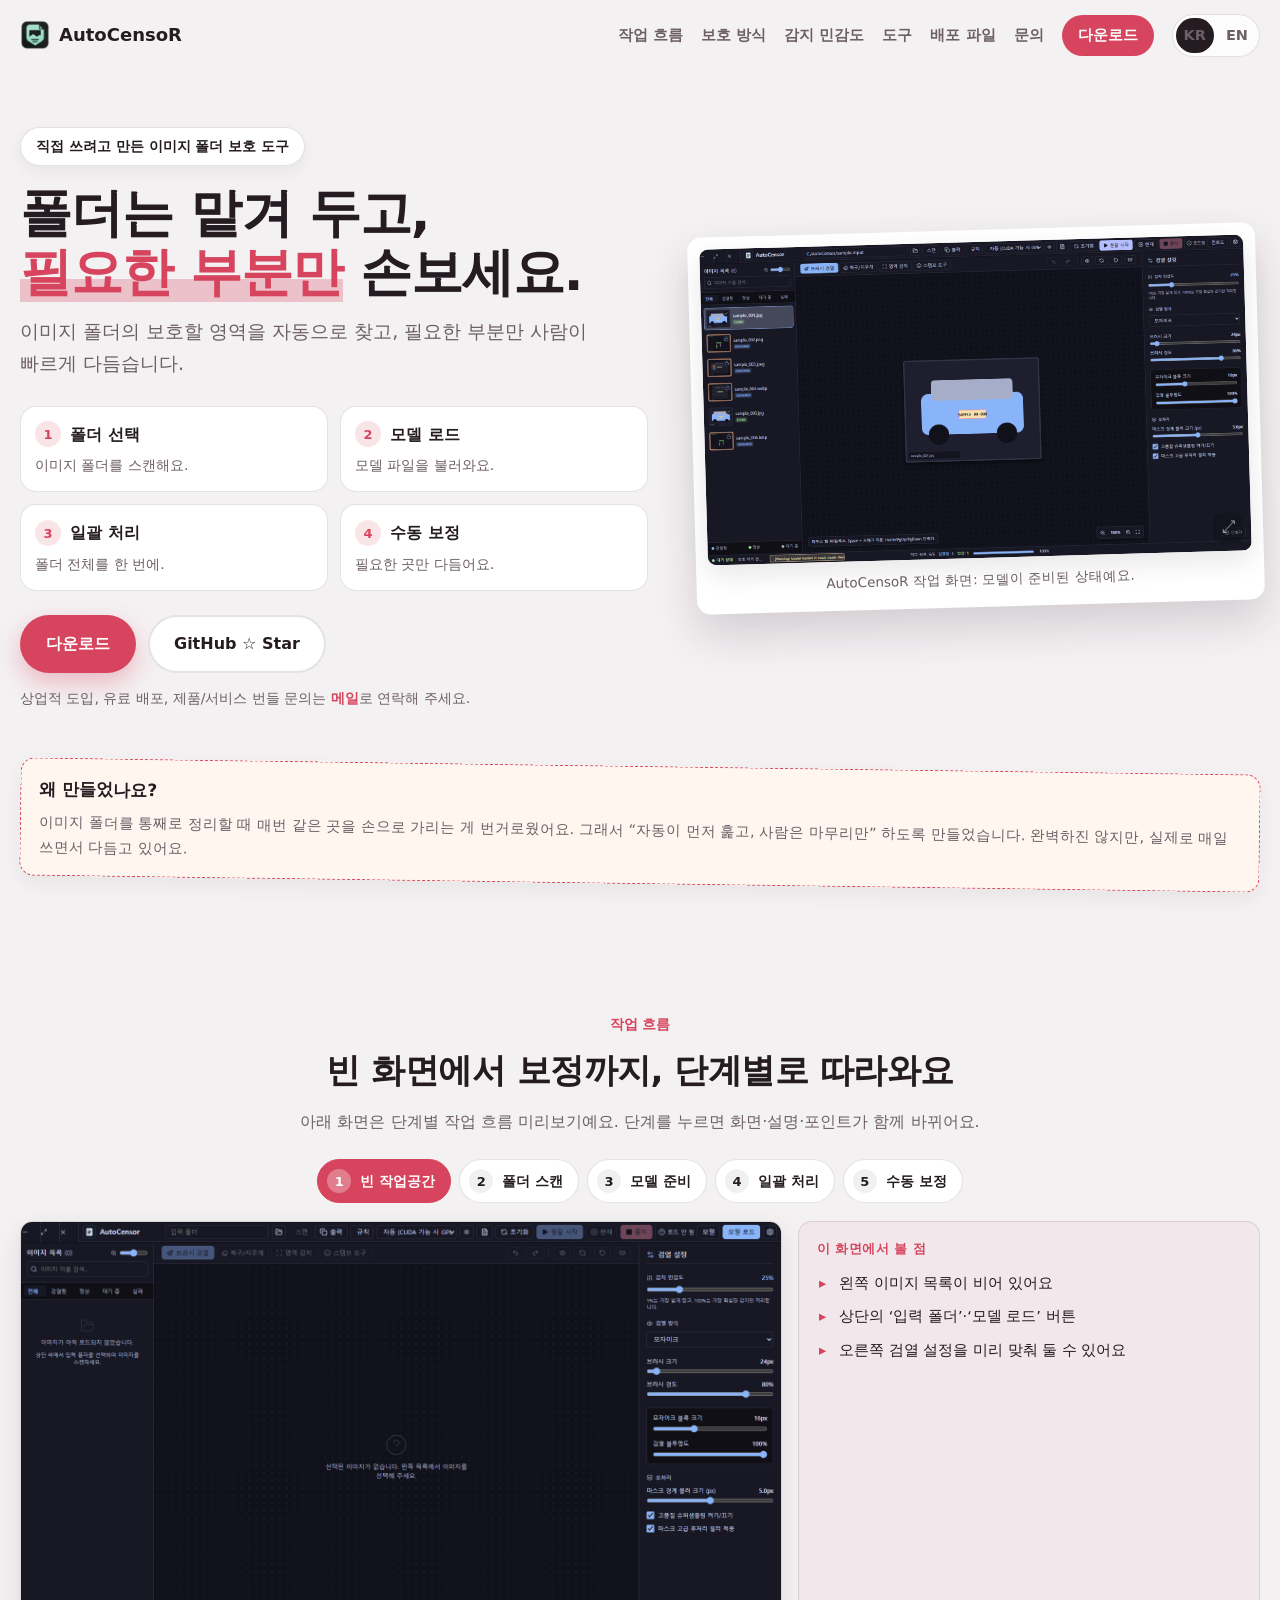
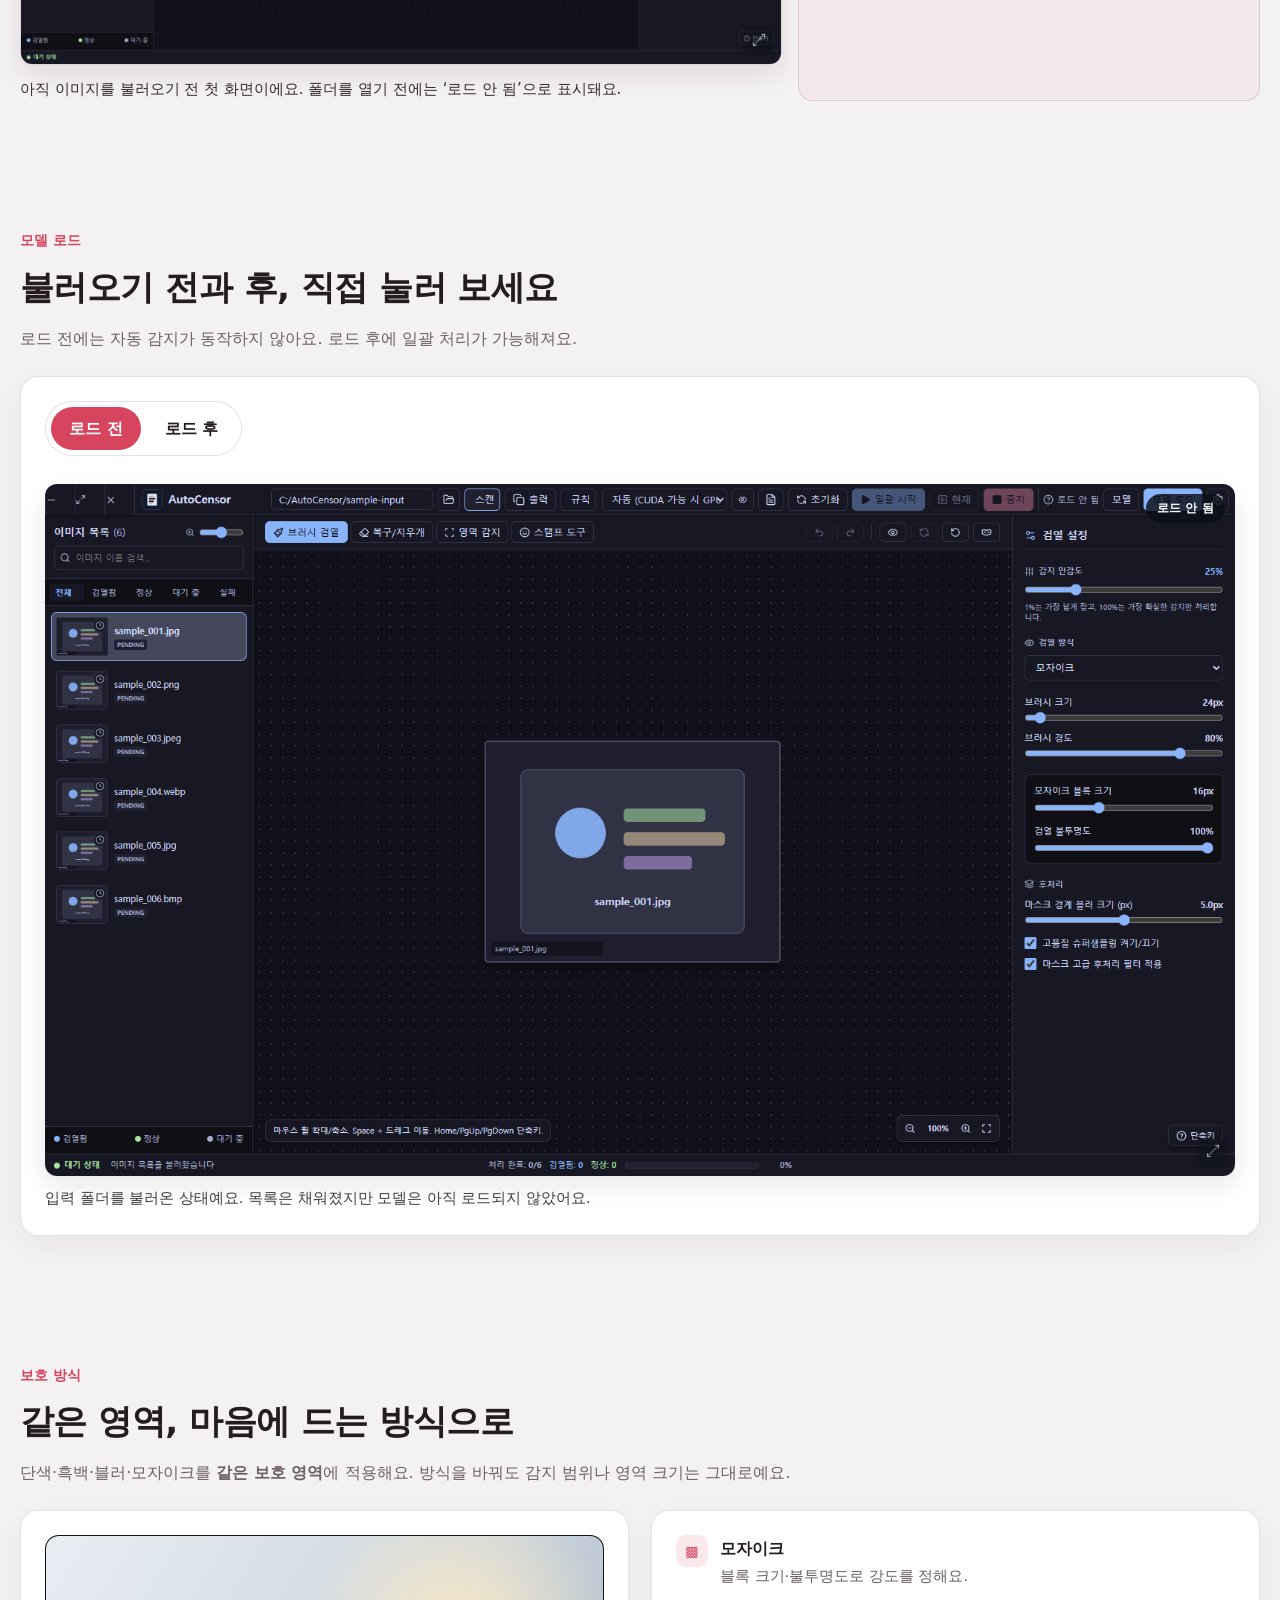
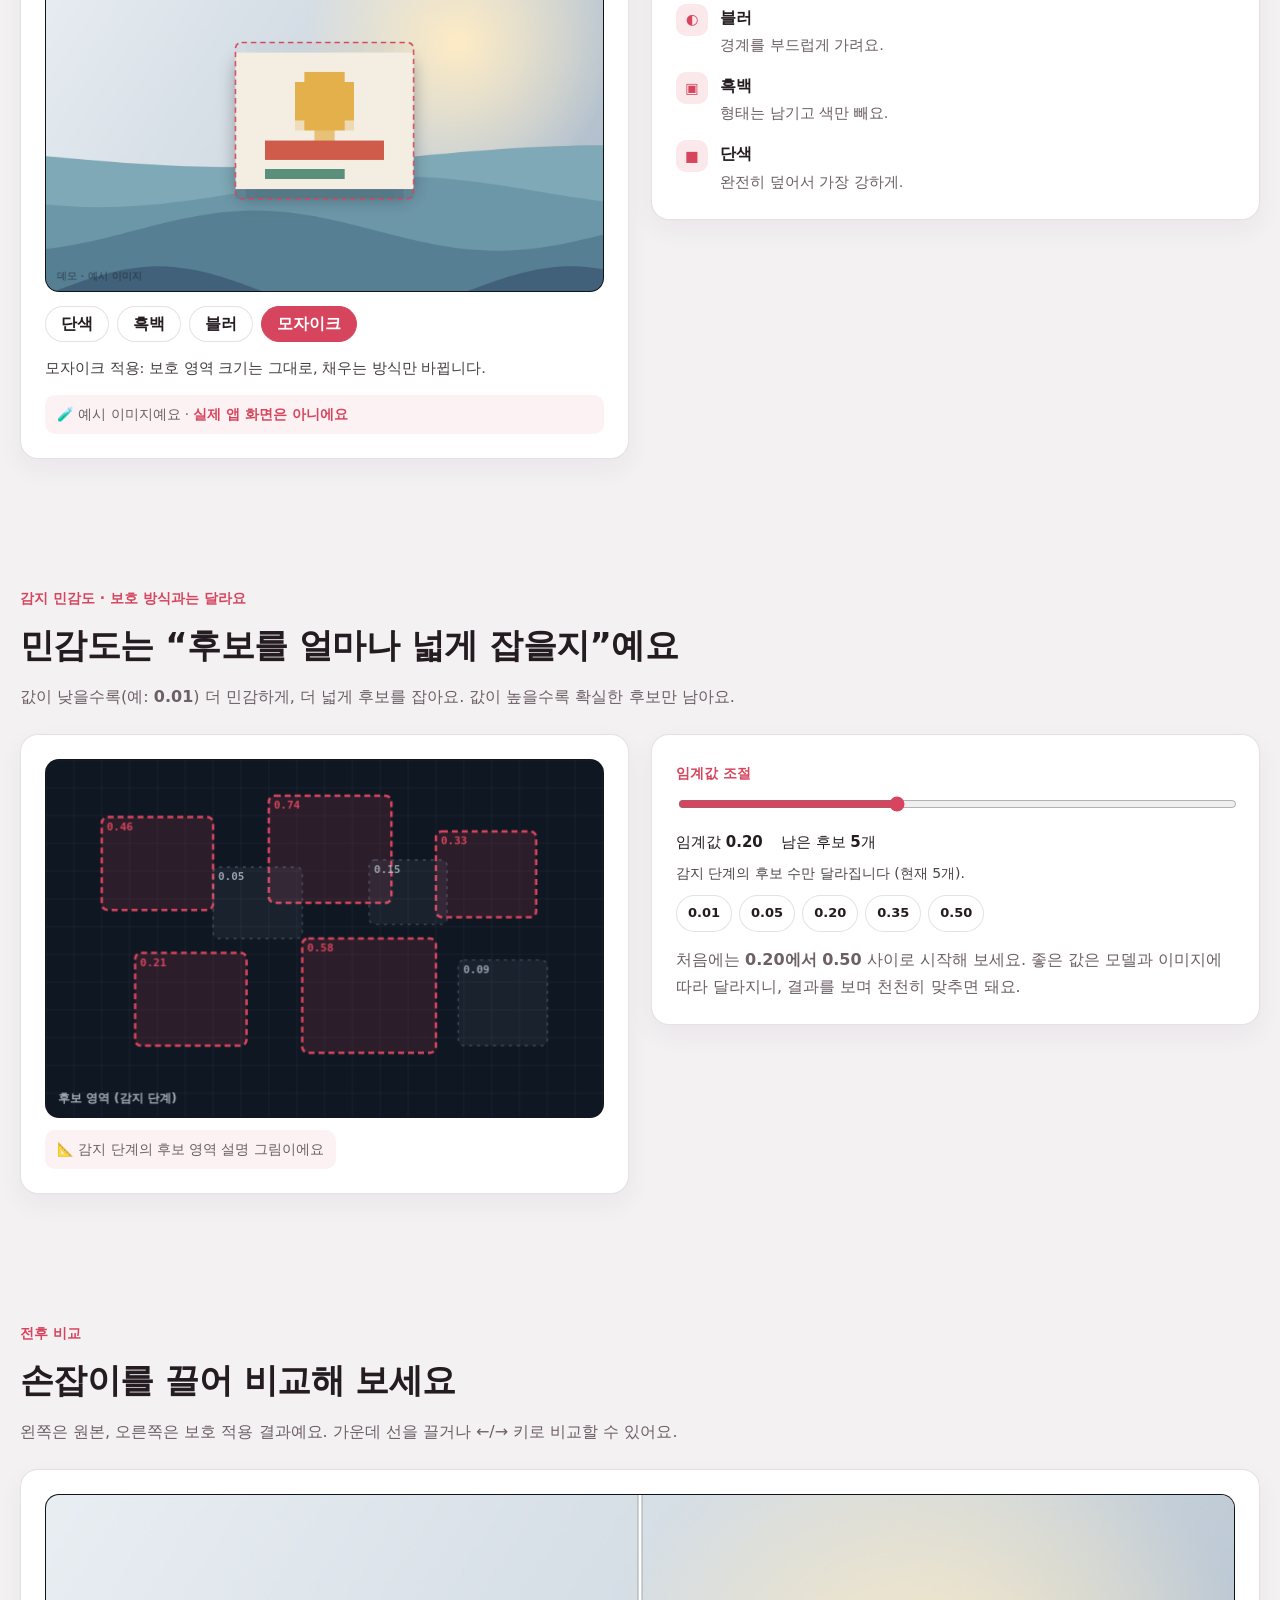
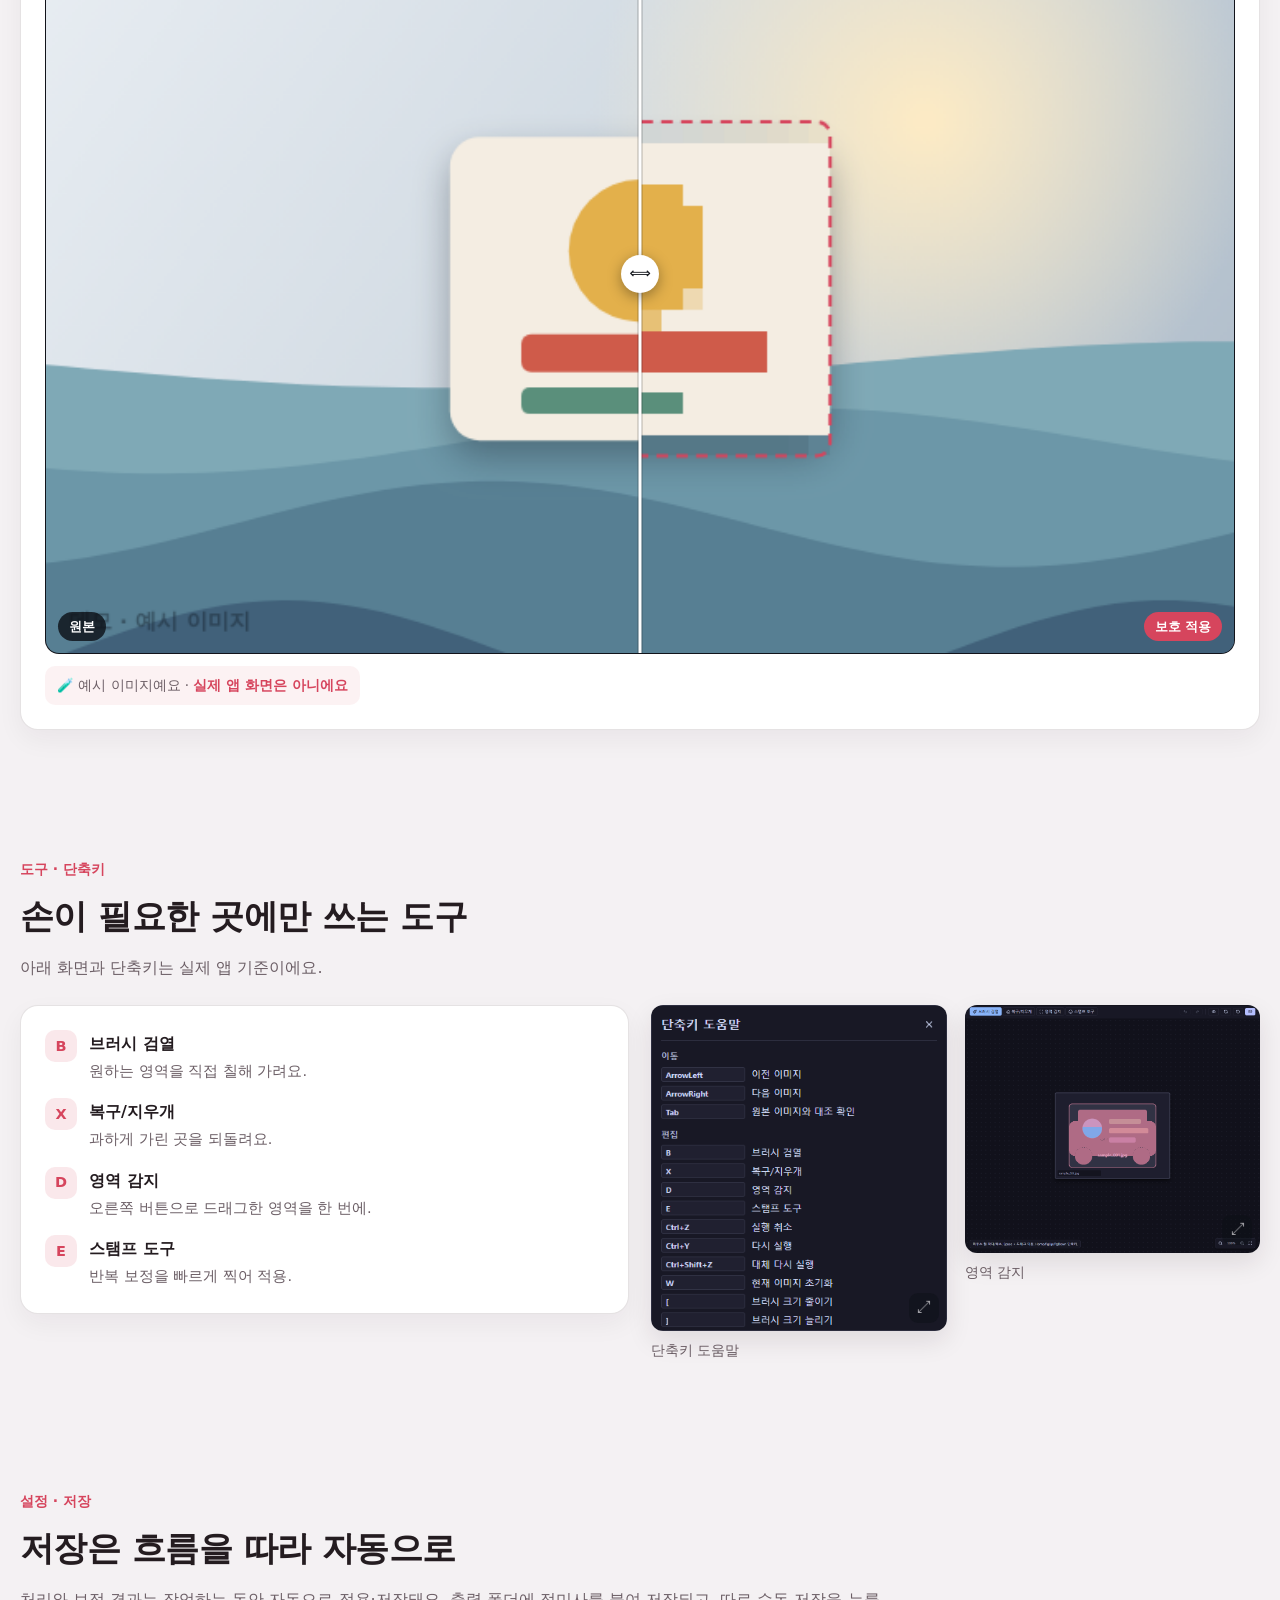
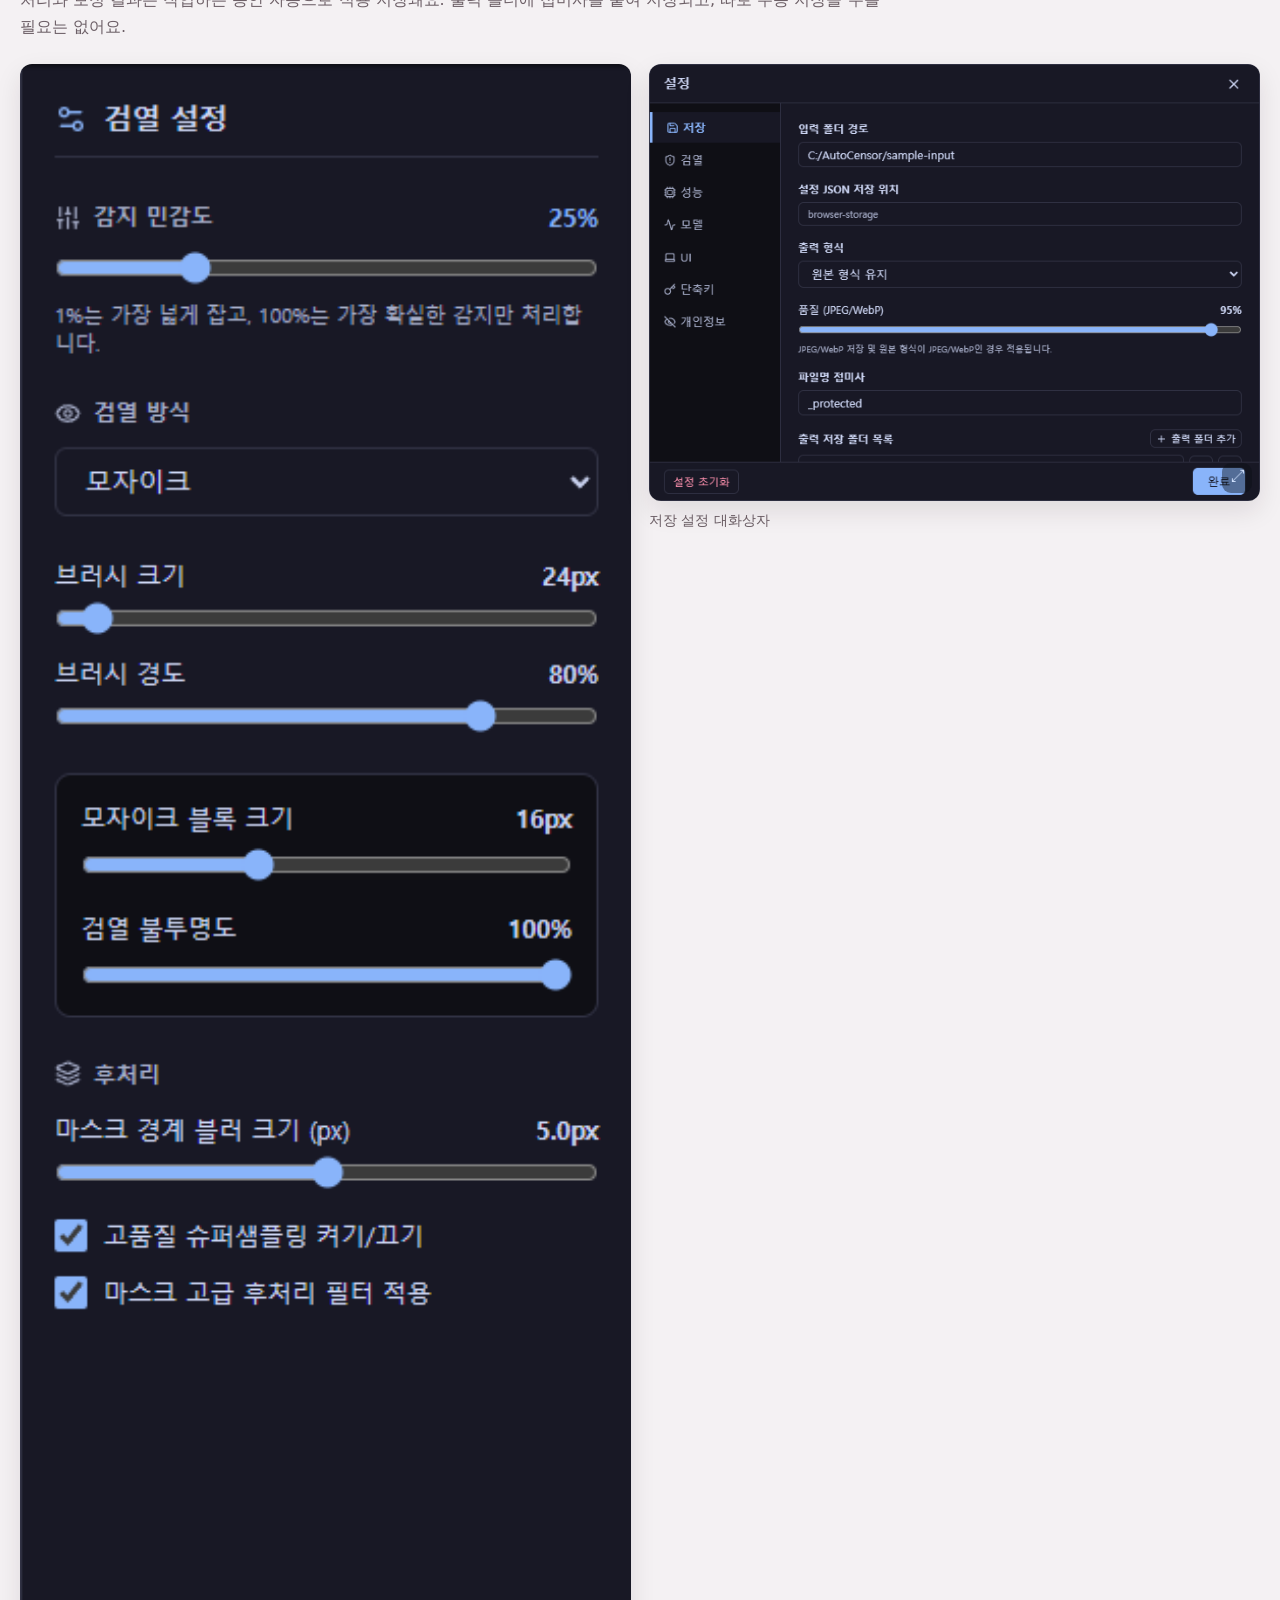
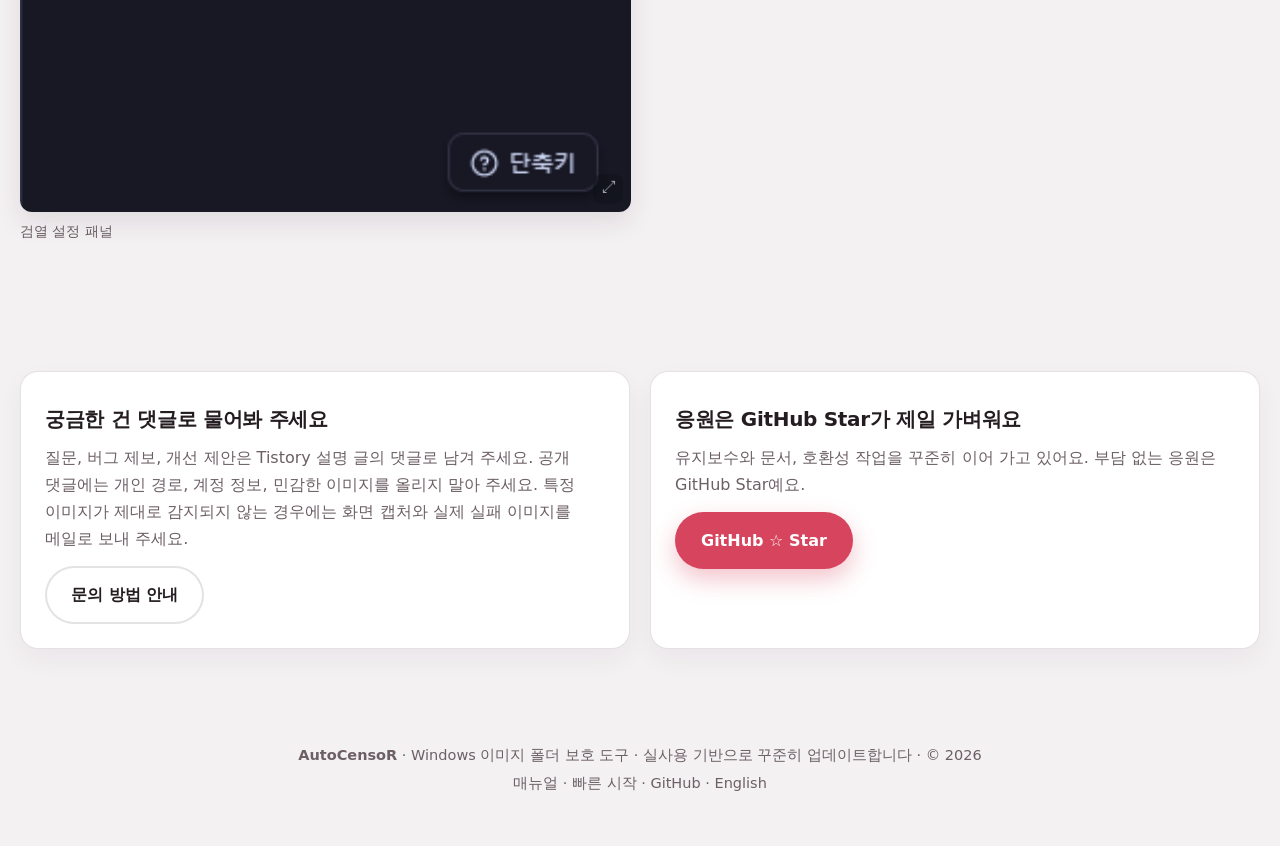
==== index.html @ ad27ae19 "Publish AutoCensoR static site" ====
<!DOCTYPE html>
<html lang="ko">
<head>
  <meta charset="utf-8">
  <title>AutoCensoR · 이미지 폴더 보호 자동화 (Windows)</title>
  <meta name="viewport" content="width=device-width, initial-scale=1">
  <meta name="description" content="AutoCensoR는 이미지 폴더의 보호할 영역을 자동으로 찾고, 필요한 부분만 사람이 빠르게 다듬는 Windows 앱입니다.">
  <link rel="icon" type="image/png" href="assets/app-icon.png">
  <link rel="stylesheet" href="style.css">
</head>
<body>
  <header class="hr-head">
    <div class="ac-shell hr-head__in">
      <a class="hr-brand" href="#top"><span class="hr-brand__a" aria-hidden="true"><img src="assets/app-icon.png" alt="" width="30" height="30"></span>AutoCensoR</a>
      <button data-ac-nav-toggle aria-expanded="false" aria-controls="hr-menu" aria-label="메뉴">메뉴</button>
      <nav id="hr-menu" class="hr-nav" data-ac-nav aria-label="주요 메뉴">
        <a href="#flow">작업 흐름</a>
        <a href="#styles">보호 방식</a>
        <a href="#sensitivity">감지 민감도</a>
        <a href="#tools">도구</a>
        <a href="downloads.html">배포 파일</a>
        <a href="support.html">문의</a>
        <a class="hr-nav__cta" data-ac-href="links.download" href="#" rel="noopener">다운로드</a>
        <span class="hr-lang" aria-label="Language">
          <a aria-current="page" href="index.html">KR</a>
          <a href="en/index.html">EN</a>
        </span>
      </nav>
    </div>
  </header>

  <main id="top">
    <!-- HERO -->
    <section class="hr-hero">
      <div class="ac-shell hr-hero__grid">
        <div>
          <span class="hr-greet">직접 쓰려고 만든 이미지 폴더 보호 도구</span>
          <h1 class="hr-h1">폴더는 맡겨 두고,<br><em class="hr-mark">필요한 부분만</em> 손보세요.</h1>
          <p class="hr-lede" data-ac-text="brand.tagline">
            AutoCensoR는 이미지 폴더의 보호할 영역을 자동으로 찾고, 필요한 부분만 사람이 빠르게 다듬습니다.
          </p>
          <div class="hr-cards">
            <div class="hr-mini"><b><span class="hr-mini__n">1</span> 폴더 선택</b><span>이미지 폴더를 스캔해요.</span></div>
            <div class="hr-mini"><b><span class="hr-mini__n">2</span> 모델 로드</b><span>모델 파일을 불러와요.</span></div>
            <div class="hr-mini"><b><span class="hr-mini__n">3</span> 일괄 처리</b><span>폴더 전체를 한 번에.</span></div>
            <div class="hr-mini"><b><span class="hr-mini__n">4</span> 수동 보정</b><span>필요한 곳만 다듬어요.</span></div>
          </div>
          <div class="hr-actions">
            <a class="hr-btn hr-btn--primary" data-ac-href="links.download" href="#" rel="noopener">다운로드</a>
            <a class="hr-btn hr-btn--ghost" data-ac-href="links.github" href="#" rel="noopener">GitHub ☆ Star</a>
          </div>
          <p class="hr-commercial">상업적 도입, 유료 배포, 제품/서비스 번들 문의는 <span class="hr-nowrap"><a data-ac-href="contact.commercialEmailLink" href="mailto:zeus30313@gmail.com">메일</a>로</span> 연락해 주세요.</p>
        </div>
        <figure class="hr-polaroid">
          <span class="ac-shot"><img src="assets/release-app.png" alt="AutoCensoR 작업 화면: 모델 준비 완료 상태"></span>
          <figcaption>AutoCensoR 작업 화면: 모델이 준비된 상태예요.</figcaption>
        </figure>
      </div>
    </section>

    <!-- WHY (personal note) -->
    <section class="hr-sec" id="why" style="padding-top:0">
      <div class="ac-shell">
        <div class="hr-note">
          <h3>왜 만들었나요?</h3>
          <p>이미지 폴더를 통째로 정리할 때 매번 같은 곳을 손으로 가리는 게 번거로웠어요. 그래서 “자동이 먼저 훑고, 사람은 마무리만” 하도록 만들었습니다. 완벽하진 않지만, 실제로 매일 쓰면서 다듬고 있어요.</p>
        </div>
      </div>
    </section>

    <!-- WORKFLOW -->
    <section class="hr-sec" id="flow">
      <div class="ac-shell">
        <div class="hr-sec__head" style="max-width:none;text-align:center;margin-inline:auto">
          <p class="hr-sec__kicker">작업 흐름</p>
          <h2 class="hr-sec__title">빈 화면에서 보정까지, 단계별로 따라와요</h2>
          <p class="hr-sec__sub" style="margin-inline:auto">아래 화면은 단계별 작업 흐름 미리보기예요. 단계를 누르면 화면·설명·포인트가 함께 바뀌어요.</p>
        </div>
        <div class="ac-flow" data-ac-workflow>
          <ol class="ac-flow__steps" role="tablist" aria-label="작업 흐름 단계">
            <li><button role="tab" data-ac-step="0" data-src="assets/state-empty.png" data-alt="앱 화면:빈 작업공간 화면" data-caption="아직 이미지를 불러오기 전 첫 화면이에요. 폴더를 열기 전에는 ‘로드 안 됨’으로 표시돼요." data-callouts="왼쪽 이미지 목록이 비어 있어요|상단의 ‘입력 폴더’·‘모델 로드’ 버튼|오른쪽 검열 설정을 미리 맞춰 둘 수 있어요"><span class="ac-flow__num">1</span>빈 작업공간</button></li>
            <li><button role="tab" data-ac-step="1" data-src="assets/state-scan.png" data-alt="앱 화면:폴더 스캔 후 대기 목록" data-caption="이미지가 목록에 채워지고 ‘대기 중’으로 표시돼요. 모델은 아직 준비 전이에요." data-callouts="왼쪽 목록에 파일이 채워져요|각 항목이 ‘대기 중(PENDING)’으로 표시돼요|상태 탭(전체·검열됨·정상·대기 중·실패)으로 추려 봐요"><span class="ac-flow__num">2</span>폴더 스캔</button></li>
            <li><button role="tab" data-ac-step="2" data-src="assets/state-ready.png" data-alt="앱 화면:모델 준비 완료" data-caption="모델 파일을 불러오면 자동 감지와 일괄 처리를 시작할 수 있어요." data-callouts="상단 상태가 ‘로드됨’으로 바뀌어요|모델 상태가 준비 완료로 바뀌어요|‘일괄 시작’(F5)으로 처리 시작"><span class="ac-flow__num">3</span>모델 준비</button></li>
            <li><button role="tab" data-ac-step="3" data-src="assets/state-processed.png" data-alt="앱 화면:일괄 처리 완료" data-caption="감지된 곳에 보호가 적용돼요. 화면의 예시는 테스트 이미지예요." data-callouts="감지된 영역에 보호가 적용돼요|하단에 처리 개수·소요 시간이 보여요|목록 항목이 ‘검열됨/정상’으로 바뀌어요"><span class="ac-flow__num">4</span>일괄 처리</button></li>
            <li><button role="tab" data-ac-step="4" data-src="assets/manual-correction.png" data-alt="앱 화면:영역 감지로 직접 보정" data-caption="필요한 부분만 직접 다듬어요. 결과는 자동으로 저장돼요." data-callouts="브러시 커서로 필요한 곳만 보정해요|영역 감지에서 오른쪽 버튼으로 드래그해 한 번에 보정해요|결과는 자동으로 저장돼요"><span class="ac-flow__num">5</span>수동 보정</button></li>
          </ol>
          <div class="ac-flow__main">
            <figure class="ac-flow__figure">
              <span class="ac-shot ac-shot--flow"><img data-ac-workflow-img alt=""></span>
              <figcaption data-ac-workflow-caption></figcaption>
            </figure>
            <aside class="ac-flow__detail" aria-live="polite">
              <p class="ac-flow__detail-kicker">이 화면에서 볼 점</p>
              <ul class="ac-flow__callouts" data-ac-workflow-callouts></ul>
            </aside>
          </div>
        </div>
      </div>
    </section>

    <!-- MODEL LOAD -->
    <section class="hr-sec" id="model">
      <div class="ac-shell">
        <div class="hr-sec__head">
          <p class="hr-sec__kicker">모델 로드</p>
          <h2 class="hr-sec__title">불러오기 전과 후, 직접 눌러 보세요</h2>
          <p class="hr-sec__sub">로드 전에는 자동 감지가 동작하지 않아요. 로드 후에 일괄 처리가 가능해져요.</p>
        </div>
        <div class="hr-card ac-modelload" data-ac-modelload>
          <div class="ac-modelload__tabs" role="group" aria-label="모델 로드 상태 전환">
            <button type="button" data-ac-mode="before" data-src="assets/state-scan.png"
              data-alt="앱 화면:입력 폴더를 불러왔지만 모델은 로드되지 않은 상태" data-caption="입력 폴더를 불러온 상태예요. 목록은 채워졌지만 모델은 아직 로드되지 않았어요." data-status="로드 안 됨">로드 전</button>
            <button type="button" data-ac-mode="after" data-src="assets/state-ready.png"
              data-alt="앱 화면:모델 준비 완료" data-caption="모델이 준비됐어요. 자동 감지와 일괄 처리를 시작할 수 있어요." data-status="준비 완료">로드 후</button>
          </div>
          <figure class="ac-modelload__figure" style="margin-top:14px">
            <span class="ac-shot"><img data-ac-modelload-img alt=""><span class="ac-shot__pill" data-ac-modelload-status></span></span>
            <figcaption data-ac-modelload-caption></figcaption>
          </figure>
        </div>
      </div>
    </section>

    <!-- STYLES -->
    <section class="hr-sec" id="styles">
      <div class="ac-shell">
        <div class="hr-sec__head">
          <p class="hr-sec__kicker">보호 방식</p>
          <h2 class="hr-sec__title">같은 영역, 마음에 드는 방식으로</h2>
          <p class="hr-sec__sub">단색·흑백·블러·모자이크를 <b>같은 보호 영역</b>에 적용해요. 방식을 바꿔도 감지 범위나 영역 크기는 그대로예요.</p>
        </div>
        <div class="hr-2">
          <div class="hr-card ac-styledemo" data-ac-style-demo>
            <div class="ac-styledemo__stage"><canvas class="ac-styledemo__canvas" data-ac-style-canvas width="720" height="460" aria-label="보호 방식 예시 이미지 (실제 앱 화면 아님)"></canvas></div>
            <div class="ac-styledemo__controls" role="group" aria-label="보호 방식 선택">
              <button type="button" data-ac-style="solid">단색</button>
              <button type="button" data-ac-style="grayscale">흑백</button>
              <button type="button" data-ac-style="blur">블러</button>
              <button type="button" data-ac-style="mosaic" aria-pressed="true">모자이크</button>
            </div>
            <p class="ac-styledemo__caption" data-ac-style-caption></p>
            <p class="hr-tip">🧪 예시 이미지예요 · <b>실제 앱 화면은 아니에요</b></p>
          </div>
          <div class="hr-card">
            <ul class="hr-feat">
              <li><span class="hr-ic">▩</span><div><b>모자이크</b><span>블록 크기·불투명도로 강도를 정해요.</span></div></li>
              <li><span class="hr-ic">◐</span><div><b>블러</b><span>경계를 부드럽게 가려요.</span></div></li>
              <li><span class="hr-ic">▣</span><div><b>흑백</b><span>형태는 남기고 색만 빼요.</span></div></li>
              <li><span class="hr-ic">■</span><div><b>단색</b><span>완전히 덮어서 가장 강하게.</span></div></li>
            </ul>
          </div>
        </div>
      </div>
    </section>

    <!-- SENSITIVITY -->
    <section class="hr-sec" id="sensitivity">
      <div class="ac-shell">
        <div class="hr-sec__head">
          <p class="hr-sec__kicker">감지 민감도 · 보호 방식과는 달라요</p>
          <h2 class="hr-sec__title">민감도는 “후보를 얼마나 넓게 잡을지”예요</h2>
          <p class="hr-sec__sub">값이 낮을수록(예: <b>0.01</b>) 더 민감하게, 더 넓게 후보를 잡아요. 값이 높을수록 확실한 후보만 남아요.</p>
        </div>
        <div class="hr-2 ac-sens" data-ac-sensitivity>
          <div class="hr-card">
            <div class="ac-sens__stage"><canvas class="ac-sens__canvas" data-ac-sens-canvas width="560" height="360" aria-label="감지 후보 영역 다이어그램 (설명용)"></canvas></div>
            <p class="hr-tip" style="margin-top:12px">📐 감지 단계의 후보 영역 설명 그림이에요</p>
          </div>
          <div class="hr-card">
            <label class="hr-sec__kicker" for="hr-sens">임계값 조절</label>
            <input id="hr-sens" type="range" min="1" max="50" step="1" value="20" data-ac-sens-range aria-label="감지 민감도 임계값" style="width:100%;margin-top:10px">
            <div class="ac-sens__readout"><span>임계값 <b data-ac-sens-value>0.20</b></span><span>남은 후보 <b data-ac-sens-count>0</b>개</span></div>
            <p class="ac-sens__note" data-ac-sens-note></p>
            <div class="ac-sens__chips" role="group" aria-label="임계값 예시">
              <button type="button" data-ac-sens="0.01">0.01</button>
              <button type="button" data-ac-sens="0.05">0.05</button>
              <button type="button" data-ac-sens="0.20">0.20</button>
              <button type="button" data-ac-sens="0.35">0.35</button>
              <button type="button" data-ac-sens="0.50">0.50</button>
            </div>
            <p class="hr-sec__sub" style="margin-top:14px">처음에는 <b>0.20에서 0.50</b> 사이로 시작해 보세요. 좋은 값은 모델과 이미지에 따라 달라지니, 결과를 보며 천천히 맞추면 돼요.</p>
          </div>
        </div>
      </div>
    </section>

    <!-- COMPARE -->
    <section class="hr-sec" id="compare">
      <div class="ac-shell">
        <div class="hr-sec__head">
          <p class="hr-sec__kicker">전후 비교</p>
          <h2 class="hr-sec__title">손잡이를 끌어 비교해 보세요</h2>
          <p class="hr-sec__sub">왼쪽은 원본, 오른쪽은 보호 적용 결과예요. 가운데 선을 끌거나 ←/→ 키로 비교할 수 있어요.</p>
        </div>
        <div class="hr-card">
          <div class="ac-compare" data-ac-compare="demo">
            <div class="ac-compare__layer ac-compare__before" data-ac-compare-before>
              <canvas data-ac-compare-canvas="before" width="720" height="460"></canvas>
              <span class="ac-compare__tag ac-compare__tag--a">원본</span>
            </div>
            <div class="ac-compare__layer ac-compare__after" data-ac-compare-after>
              <canvas data-ac-compare-canvas="after" width="720" height="460"></canvas>
              <span class="ac-compare__tag ac-compare__tag--b">보호 적용</span>
            </div>
            <div class="ac-compare__handle" data-ac-compare-handle></div>
          </div>
          <p class="hr-tip" style="margin-top:12px">🧪 예시 이미지예요 · <b>실제 앱 화면은 아니에요</b></p>
        </div>
      </div>
    </section>

    <!-- TOOLS -->
    <section class="hr-sec" id="tools">
      <div class="ac-shell">
        <div class="hr-sec__head">
          <p class="hr-sec__kicker">도구 · 단축키</p>
          <h2 class="hr-sec__title">손이 필요한 곳에만 쓰는 도구</h2>
          <p class="hr-sec__sub">아래 화면과 단축키는 실제 앱 기준이에요.</p>
        </div>
        <div class="hr-2">
          <div class="hr-card">
            <ul class="hr-feat">
              <li><span class="hr-ic">B</span><div><b>브러시 검열</b><span>원하는 영역을 직접 칠해 가려요.</span></div></li>
              <li><span class="hr-ic">X</span><div><b>복구/지우개</b><span>과하게 가린 곳을 되돌려요.</span></div></li>
              <li><span class="hr-ic">D</span><div><b>영역 감지</b><span>오른쪽 버튼으로 드래그한 영역을 한 번에.</span></div></li>
              <li><span class="hr-ic">E</span><div><b>스탬프 도구</b><span>반복 보정을 빠르게 찍어 적용.</span></div></li>
            </ul>
          </div>
          <div class="hr-figs">
            <figure><span class="ac-shot"><img src="assets/detail-shortcuts.png" alt="앱 화면:단축키 도움말 패널"></span><figcaption>단축키 도움말</figcaption></figure>
            <figure><span class="ac-shot"><img src="assets/detail-region-detect.png" alt="앱 화면:영역 감지로 보호한 모습"></span><figcaption>영역 감지</figcaption></figure>
          </div>
        </div>
      </div>
    </section>

    <!-- SETTINGS -->
    <section class="hr-sec" id="settings">
      <div class="ac-shell">
        <div class="hr-sec__head">
          <p class="hr-sec__kicker">설정 · 저장</p>
          <h2 class="hr-sec__title">저장은 흐름을 따라 자동으로</h2>
          <p class="hr-sec__sub">처리와 보정 결과는 작업하는 동안 자동으로 적용·저장돼요. 출력 폴더에 접미사를 붙여 저장되고, 따로 수동 저장을 누를 필요는 없어요.</p>
        </div>
        <div class="hr-figs">
          <figure><span class="ac-shot"><img src="assets/detail-settings-panel.png" alt="앱 화면:검열 설정 패널"></span><figcaption>검열 설정 패널</figcaption></figure>
          <figure><span class="ac-shot"><img src="assets/detail-settings-dialog.png" alt="앱 화면:설정 대화상자 저장 탭"></span><figcaption>저장 설정 대화상자</figcaption></figure>
        </div>
      </div>
    </section>

    <!-- CONTACT & SUPPORT -->
    <section class="hr-sec" id="support">
      <div class="ac-shell hr-support">
        <div class="hr-card">
          <h3 class="hr-sec__title" style="font-size:20px">궁금한 건 댓글로 물어봐 주세요</h3>
          <p class="hr-sec__sub">질문, 버그 제보, 개선 제안은 Tistory 설명 글의 댓글로 남겨 주세요. 공개 댓글에는 개인 경로, 계정 정보, 민감한 이미지를 올리지 말아 주세요. 특정 이미지가 제대로 감지되지 않는 경우에는 화면 캡처와 실제 실패 이미지를 메일로 보내 주세요.</p>
          <p class="hr-actions" style="margin-top:14px"><a class="hr-btn hr-btn--ghost" data-ac-href="links.feedback" href="support.html">문의 방법 안내</a></p>
        </div>
        <div class="hr-card">
          <h3 class="hr-sec__title" style="font-size:20px">응원은 GitHub Star가 제일 가벼워요</h3>
          <p class="hr-sec__sub" style="margin-bottom:14px">유지보수와 문서, 호환성 작업을 꾸준히 이어 가고 있어요. 부담 없는 응원은 GitHub Star예요.</p>
          <div class="hr-actions" style="margin-top:0">
            <a class="hr-btn hr-btn--primary" data-ac-href="support.githubStar" href="#" rel="noopener">GitHub ☆ Star</a>
            <a class="hr-btn hr-btn--ghost" data-ac-optional data-ac-href="support.sponsors" href="#" rel="noopener">GitHub Sponsors</a>
            <a class="hr-btn hr-btn--ghost" data-ac-optional data-ac-href="support.buyMeACoffee" href="#" rel="noopener">Buy Me a Coffee</a>
            <a class="hr-btn hr-btn--ghost" data-ac-optional data-ac-href="support.kofi" href="#" rel="noopener">Ko-fi</a>
          </div>
        </div>
      </div>
    </section>
  </main>

  <footer class="hr-foot">
    <div class="ac-shell">
      <p><b>AutoCensoR</b> · Windows 이미지 폴더 보호 도구 · 실사용 기반으로 꾸준히 업데이트합니다 · © <span data-ac-year>2026</span></p>
      <p style="margin-top:4px">
        <a data-ac-href="links.manual" href="#">매뉴얼</a> ·
        <a data-ac-href="links.quickstart" href="#">빠른 시작</a> ·
        <a data-ac-href="links.github" href="#" rel="noopener">GitHub</a> ·
        <a href="en/index.html">English</a>
      </p>
    </div>
  </footer>

  <script type="application/json" id="ac-site-data">{"brand":{"name":"AutoCensoR","platform":"Windows","tagline":"이미지 폴더의 보호할 영역을 자동으로 찾고, 필요한 부분만 사람이 빠르게 다듬습니다.","summary":"폴더 선택 → 모델 로드 → 일괄 처리 → 필요한 부분만 수동 보정."},"links":{"github":"https://github.com/JHKS24/AutoCensoR","download":"downloads.html","model":"https://github.com/JHKS24/AutoCensoR#model-placement","quickstart":"quickstart.html","manual":"tistory/AutoCensoR_Tistory_Manual_Full.html","guide":"guide.html","comparison":"comparison.html","feedback":"support.html","patchNotes":"patch-notes.html"},"downloads":{"source":"https://github.com/JHKS24/AutoCensoR/releases/latest/download/AutoCensoR-source.zip","full":"https://github.com/JHKS24/AutoCensoR/releases/latest/download/AutoCensoR-Full.zip","cpuOnly":"https://github.com/JHKS24/AutoCensoR/releases/latest/download/AutoCensoR-CPU_Only.zip","legacyPython":"https://github.com/JHKS24/AutoCensoR/releases/latest/download/AutoCensoR-Legacy-Python.zip"},"support":{"githubStar":"https://github.com/JHKS24/AutoCensoR","sponsors":"","buyMeACoffee":"","kofi":""},"contact":{"tistoryComments":true,"tistoryPostUrl":"tistory/AutoCensoR_Tistory_Manual_Full.html","email":"zeus30313@gmail.com","commercialEmail":"zeus30313@gmail.com","commercialEmailLink":"mailto:zeus30313@gmail.com?subject=AutoCensoR%20commercial%20use%20inquiry"},"meta":{"locale":"ko-KR","updated":"2026-06","hosting":"static site with Tistory comments"}}</script>
  <script src="script.js"></script>
</body>
</html>
---- style.css ----
/* =========================================================================
   AutoCensoR public site: structure, components, and interaction styling.
   ========================================================================= */

*, *::before, *::after { box-sizing: border-box; }
[hidden] { display: none !important; }
html { -webkit-text-size-adjust: 100%; scroll-behavior: smooth; }
@media (prefers-reduced-motion: reduce) {
  html { scroll-behavior: auto; }
  *, *::before, *::after { animation-duration: .001ms !important; transition-duration: .001ms !important; }
}
body { margin: 0; min-height: 100%; }
img, canvas, svg, video { max-width: 100%; }
img { height: auto; }
button { font: inherit; color: inherit; cursor: pointer; }
a { color: inherit; }
h1, h2, h3, h4, p, ul, ol, figure, blockquote { margin: 0; }
ul, ol { padding: 0; list-style: none; }
:focus-visible { outline: 3px solid var(--ac-focus, #ffb454); outline-offset: 2px; }

/* tokens (neutral fallbacks; skins set the real values) */
:root {
  --ac-accent: #2dd4bf;
  --ac-accent-ink: #07201d;
  --ac-focus: #ffb454;
  --ac-radius: 14px;
  --ac-maxw: 1140px;
  --ac-gap: clamp(16px, 3vw, 28px);
}

/* shared helpers */
.ac-sr-only {
  position: absolute !important; width: 1px; height: 1px; padding: 0; margin: -1px;
  overflow: hidden; clip: rect(0,0,0,0); white-space: nowrap; border: 0;
}
.ac-shell { width: min(100% - 40px, var(--ac-maxw)); margin-inline: auto; }
[data-ac-reveal] { opacity: 0; transform: translateY(18px); transition: opacity .6s ease, transform .6s ease; }
[data-ac-reveal].is-visible { opacity: 1; transform: none; }

/* generic screenshot frame ----------------------------------------------- */
.ac-shot { position: relative; display: block; border-radius: 12px; overflow: hidden; }
.ac-shot img { display: block; width: 100%; }
.ac-shot__pill {
  position: absolute; top: 10px; right: 10px; padding: 4px 11px; border-radius: 999px;
  font-size: 12px; font-weight: 700; letter-spacing: .01em;
  background: rgba(12,16,22,.82); color: #fff;
}
.ac-shot__pill[data-state="after"] { background: var(--ac-accent); color: var(--ac-accent-ink); }

/* protection-style preview */
.ac-styledemo { display: grid; gap: 14px; }
.ac-styledemo__stage {
  position: relative; border-radius: 12px; overflow: hidden;
  background: #0e131a; aspect-ratio: 720 / 460;
}
.ac-styledemo__canvas { display: block; width: 100%; height: 100%; }
.ac-styledemo__controls { display: flex; flex-wrap: wrap; gap: 8px; }
.ac-styledemo__controls button {
  padding: 9px 15px; border-radius: 999px; border: 1.5px solid currentColor;
  background: transparent; font-weight: 650; line-height: 1; transition: .15s ease;
}
.ac-styledemo__controls button.is-active {
  background: var(--ac-accent); color: var(--ac-accent-ink); border-color: var(--ac-accent);
}
.ac-styledemo__caption { font-size: 14.5px; opacity: .85; min-height: 1.4em; }

/* detection sensitivity */
.ac-sens { display: grid; gap: 16px; }
.ac-sens__stage { border-radius: 12px; overflow: hidden; aspect-ratio: 560 / 360; background: #0f1722; }
.ac-sens__canvas { display: block; width: 100%; height: 100%; }
.ac-sens__readout { display: flex; gap: 18px; flex-wrap: wrap; font-size: 15px; margin: 10px 0 6px; }
.ac-sens__readout b { font-variant-numeric: tabular-nums; }
.ac-sens input[type="range"] { width: 100%; accent-color: var(--ac-accent); }
.ac-sens__chips { display: flex; flex-wrap: wrap; gap: 7px; margin-top: 10px; }
.ac-sens__chips button {
  padding: 6px 11px; border-radius: 8px; border: 1.5px solid currentColor;
  background: transparent; font-weight: 600; font-size: 13px;
}
.ac-sens__chips button.is-active { background: var(--ac-accent); color: var(--ac-accent-ink); border-color: var(--ac-accent); }
.ac-sens__note { font-size: 14px; opacity: .82; min-height: 1.4em; }

/* before / after compare slider */
.ac-compare {
  position: relative; aspect-ratio: 720 / 460; border-radius: 12px; overflow: hidden;
  touch-action: none; user-select: none; -webkit-user-select: none; background: #0e131a;
  --ac-pos: 50%;
}
.ac-compare__layer { position: absolute; inset: 0; }
.ac-compare__layer canvas, .ac-compare__layer img {
  width: 100%; height: 100%; object-fit: cover; display: block;
}
.ac-compare__after { clip-path: inset(0 0 0 var(--ac-pos)); }
.ac-compare__tag {
  position: absolute; bottom: 12px; padding: 4px 11px; border-radius: 999px;
  font-size: 12.5px; font-weight: 700; background: rgba(12,16,22,.8); color: #fff;
}
.ac-compare__tag--a { left: 12px; }
.ac-compare__tag--b { right: 12px; background: var(--ac-accent); color: var(--ac-accent-ink); }
.ac-compare__handle {
  position: absolute; top: 0; bottom: 0; left: var(--ac-pos); width: 44px;
  transform: translateX(-50%); cursor: ew-resize; background: transparent;
  display: grid; place-items: center; border: 0;
}
.ac-compare__handle::before {
  content: ""; position: absolute; top: 0; bottom: 0; width: 3px; left: 50%;
  transform: translateX(-50%); background: #fff; box-shadow: 0 0 0 1px rgba(0,0,0,.25);
}
.ac-compare__handle::after {
  content: "⟺"; position: relative; z-index: 1; width: 38px; height: 38px;
  border-radius: 50%; background: #fff; color: #14171d; display: grid; place-items: center;
  font-size: 15px; box-shadow: 0 4px 14px rgba(0,0,0,.35);
}
.ac-compare.is-dragging { cursor: ew-resize; }

/* model-load toggle */
.ac-modelload { display: grid; gap: 14px; }
.ac-modelload__tabs { display: inline-flex; gap: 6px; padding: 5px; border-radius: 999px;
  border: 1.5px solid currentColor; width: max-content; }
.ac-modelload__tabs button {
  padding: 8px 18px; border-radius: 999px; border: 0; background: transparent; font-weight: 650;
}
.ac-modelload__tabs button.is-active { background: var(--ac-accent); color: var(--ac-accent-ink); }
.ac-modelload__figure { display: grid; gap: 10px; margin: 0; }
.ac-modelload__figure figcaption { font-size: 14.5px; opacity: .85; }

/* workflow walkthrough */
.ac-flow { display: grid; gap: 18px; }
.ac-flow__steps { display: flex; flex-wrap: wrap; gap: 8px; justify-content: center; }
.ac-flow__steps button {
  padding: 9px 15px 9px 9px; border-radius: 999px; border: 1.5px solid currentColor; background: transparent;
  font-weight: 650; font-size: 14px; display: inline-flex; align-items: center; gap: 9px;
}
.ac-flow__num {
  flex: 0 0 auto; box-sizing: border-box; width: 24px; height: 24px; border-radius: 50%; display: grid; place-items: center;
  font-size: 13px; font-weight: 800; line-height: 1; font-variant-numeric: tabular-nums; background: rgba(0,0,0,.06); color: inherit;
}
.ac-flow__steps button.is-active { background: var(--ac-accent); color: var(--ac-accent-ink); border-color: var(--ac-accent); }
.ac-flow__steps button.is-active .ac-flow__num { background: rgba(255,255,255,.3); color: inherit; }
.ac-flow__main { display: grid; gap: 16px; align-items: start; }
@media (min-width: 880px) {
  .ac-flow__main { grid-template-columns: minmax(0, 1.65fr) minmax(230px, 1fr); }
}
.ac-flow__figure { margin: 0; }
.ac-shot--flow { border: 1.5px solid var(--ac-line); }
.ac-flow__figure figcaption { font-size: 15px; opacity: .92; margin-top: 12px; line-height: 1.6; }
.ac-flow__detail {
  background: rgba(214,69,93,.05); border: 1.5px solid var(--ac-line); border-radius: 14px;
  padding: 16px 18px; align-self: stretch;
}
.ac-flow__detail-kicker { font-weight: 800; color: var(--ac-accent); font-size: 12.5px; letter-spacing: .04em; text-transform: uppercase; margin-bottom: 12px; }
.ac-flow__callouts { display: grid; gap: 11px; }
.ac-flow__callouts li { position: relative; padding-left: 22px; font-size: 14.5px; line-height: 1.55; color: var(--ac-ink); }
.ac-flow__callouts li::before { content: "▸"; position: absolute; left: 2px; top: 0; color: var(--ac-accent); font-weight: 900; }

/* mobile nav default */
[data-ac-nav-toggle] { display: none; }
@media (max-width: 760px) {
  [data-ac-nav-toggle] { display: inline-flex; }
}


/* =========================================================================
   AutoCensoR public visual theme.
   ========================================================================= */
:root {
  --ac-accent: #d6455d;
  --ac-accent-ink: #fff2f4;
  --ac-bg: #f4f1f3;
  --ac-surface: #ffffff;
  --ac-ink: #241c20;
  --ac-muted: #6c5f66;
  --ac-line: rgba(40,20,30,.12);
  --ac-focus: #d6455d;
  --ac-radius: 18px;
  --ac-maxw: 1240px;
  --ac-font: system-ui, "Segoe UI", "Malgun Gothic", "Apple SD Gothic Neo", sans-serif;
  --ac-display: system-ui, "Segoe UI", "Malgun Gothic", sans-serif;
}
body { background: var(--ac-bg); color: var(--ac-ink); font-family: var(--ac-font); line-height: 1.7; }
a { text-decoration: none; }
.hr-mark { background: linear-gradient(transparent 62%, rgba(214,69,93,.28) 62%); }

/* header */
.hr-head { position: sticky; top: 0; z-index: 30; background: rgba(244,241,243,.9); backdrop-filter: blur(8px); }
.hr-head__in { display: flex; align-items: center; justify-content: space-between; padding: 14px 0; }
.hr-brand { display: inline-flex; align-items: center; gap: 9px; font-weight: 800; font-size: 18px; }
.hr-brand__a { flex: 0 0 auto; width: 30px; height: 30px; display: inline-flex; }
.hr-brand__a img { width: 100%; height: 100%; display: block; border-radius: 7px; }
.hr-nav { display: flex; gap: 18px; font-size: 14.5px; font-weight: 600; color: var(--ac-muted); align-items: center; }
.hr-nav a:hover { color: var(--ac-accent); }
.hr-nav__cta { background: var(--ac-accent); color: #fff !important; padding: 8px 16px; border-radius: 999px; }
.hr-lang { display: inline-flex; align-items: center; gap: 4px; padding: 3px; border: 1px solid var(--ac-line); border-radius: 999px; background: rgba(255,255,255,.72); }
.hr-lang a { min-width: 34px; padding: 5px 8px; border-radius: 999px; text-align: center; color: var(--ac-muted); }
.hr-lang a[aria-current="page"] { background: var(--ac-ink); color: var(--ac-paper); }
.hr-commercial { margin-top: 14px; color: var(--ac-muted); font-size: 14px; line-height: 1.7; word-break: keep-all; }
.hr-commercial a { color: var(--ac-accent); font-weight: 800; }
.hr-nowrap { white-space: nowrap; }
[data-ac-nav-toggle] { border: 1.5px solid var(--ac-line); background: #fff; border-radius: 999px; padding: 8px 14px; }
@media (max-width: 760px) {
  .hr-nav { position: absolute; top: 100%; left: 0; right: 0; flex-direction: column; gap: 8px; background: #fff;
    padding: 14px 20px; border-radius: 0 0 18px 18px; box-shadow: 0 16px 30px rgba(0,0,0,.1); display: none; }
  .hr-nav.is-open { display: flex; }
}

/* hero */
.hr-hero { padding: clamp(28px, 5vw, 56px) 0; }
.hr-hero__grid { display: grid; gap: clamp(24px, 4vw, 44px); align-items: center; }
@media (min-width: 920px) { .hr-hero__grid { grid-template-columns: 1.05fr .95fr; } }
.hr-greet { display: inline-flex; align-items: center; gap: 8px; background: #fff; border: 1.5px solid var(--ac-line);
  border-radius: 999px; padding: 7px 15px; font-weight: 650; font-size: 14px; box-shadow: 0 6px 16px rgba(0,0,0,.05); }
.hr-h1 { font-size: clamp(30px, 5vw, 52px); line-height: 1.12; letter-spacing: -.02em; font-weight: 820; margin: 18px 0 0; word-break: keep-all; text-wrap: balance; }
.hr-h1 em { font-style: normal; color: var(--ac-accent); }
.hr-lede { color: var(--ac-muted); font-size: clamp(16px, 2vw, 19px); margin-top: 14px; max-width: 48ch; word-break: keep-all; overflow-wrap: break-word; text-wrap: pretty; }
.hr-actions { display: flex; flex-wrap: wrap; gap: 12px; margin-top: 24px; }
.hr-btn { display: inline-flex; align-items: center; gap: 8px; padding: 13px 24px; border-radius: 999px; font-weight: 750; border: 2px solid transparent; }
.hr-btn--primary { background: var(--ac-accent); color: #fff; box-shadow: 0 10px 24px rgba(214,69,93,.32); }
.hr-btn--ghost { background: #fff; border-color: var(--ac-line); color: var(--ac-ink); }

.hr-cards { display: grid; grid-template-columns: 1fr 1fr; gap: 12px; margin-top: 26px; }
.hr-mini { background: #fff; border: 1.5px solid var(--ac-line); border-radius: 16px; padding: 14px; }
.hr-mini b { display: flex; align-items: center; gap: 9px; }
.hr-mini__n { flex: 0 0 auto; box-sizing: border-box; width: 26px; height: 26px; border-radius: 50%; background: rgba(214,69,93,.14); color: var(--ac-accent); display: grid; place-items: center; font-weight: 800; font-size: 13px; line-height: 1; }
.hr-mini b + span { display: block; color: var(--ac-muted); font-size: 14px; margin-top: 6px; word-break: keep-all; }

/* main screenshot frame */
.hr-polaroid { background: #fff; border-radius: 14px; padding: 12px 12px 16px; box-shadow: 0 20px 44px rgba(40,20,30,.16);
  transform: rotate(-1.6deg); }
.hr-polaroid .ac-shot { border-radius: 9px; }
.hr-polaroid figcaption { text-align: center; color: var(--ac-muted); font-size: 13.5px; margin-top: 10px; }

/* personal note */
.hr-note { background: #fff6ef; border: 1.5px dashed var(--ac-accent); border-radius: 14px; padding: 16px 18px;
  transform: rotate(.8deg); box-shadow: 0 8px 20px rgba(0,0,0,.05); }
.hr-note h3 { font-size: 17px; }
.hr-note p { color: var(--ac-muted); font-size: 14.5px; margin-top: 6px; }

/* sections */
.hr-sec { padding: clamp(36px, 5vw, 64px) 0; }
.hr-sec__head { max-width: min(100%, 920px); margin-bottom: 24px; }
.hr-sec__kicker { font-weight: 800; color: var(--ac-accent); font-size: 14px; }
.hr-sec__title { font-size: clamp(23px, 3.4vw, 34px); font-weight: 800; letter-spacing: -.015em; margin-top: 6px; word-break: keep-all; text-wrap: balance; }
.hr-sec__sub { color: var(--ac-muted); font-size: 16px; margin-top: 8px; word-break: keep-all; text-wrap: pretty; }
.hr-2 { display: grid; gap: 22px; }
@media (min-width: 880px) { .hr-2 { grid-template-columns: 1fr 1fr; align-items: start; } }
.hr-card { background: var(--ac-surface); border: 1.5px solid var(--ac-line); border-radius: var(--ac-radius); padding: clamp(16px,2.4vw,24px);
  box-shadow: 0 10px 26px rgba(40,20,30,.05); }
.hr-tip { font-size: 13.5px; color: var(--ac-muted); background: rgba(214,69,93,.07); border-radius: 10px; padding: 8px 12px; display: inline-block; }
.hr-tip b { color: var(--ac-accent); }

.hr-feat { display: grid; gap: 14px; }
.hr-feat li { display: flex; gap: 12px; align-items: flex-start; }
.hr-feat .hr-ic { flex: 0 0 auto; width: 32px; height: 32px; border-radius: 10px; background: rgba(214,69,93,.12); color: var(--ac-accent); display: grid; place-items: center; font-weight: 800; }
.hr-feat b { display: block; }
.hr-feat span { color: var(--ac-muted); font-size: 14.5px; }

.hr-figs { display: grid; gap: 18px; }
@media (min-width: 700px) { .hr-figs { grid-template-columns: 1fr 1fr; } }
.hr-figs figure { margin: 0; }
.hr-figs figcaption { color: var(--ac-muted); font-size: 13.5px; margin-top: 8px; }

.hr-support { display: grid; gap: 20px; }
@media (min-width: 820px) { .hr-support { grid-template-columns: 1fr 1fr; } }

.hr-foot { padding: 30px 0 50px; color: var(--ac-muted); font-size: 14.5px; text-align: center; }
.hr-foot a:hover { color: var(--ac-accent); }

/* component overrides ---------------------------------------------------- */
.ac-shot { border-radius: 12px; box-shadow: 0 10px 26px rgba(40,20,30,.1); }
.ac-styledemo__controls button, .ac-flow__steps button, .ac-sens__chips button { color: var(--ac-ink); border-color: var(--ac-line); background: #fff; border-radius: 999px; }
.ac-styledemo__controls button.is-active, .ac-flow__steps button.is-active, .ac-sens__chips button.is-active { color: #fff; }
.ac-modelload__tabs { border-color: var(--ac-line); color: var(--ac-line); background: #fff; }
.ac-modelload__tabs button { color: var(--ac-ink); }
.ac-modelload__tabs button.is-active { color: #fff; }
.ac-styledemo__stage, .ac-sens__stage, .ac-compare { border: 1.5px solid var(--ac-line); border-radius: 14px; }
.ac-sens input[type="range"] { accent-color: var(--ac-accent); }
.ac-shot__pill[data-state="after"], .ac-compare__tag--b { color: #fff; }

/* information pages ------------------------------------------------------ */
.ac-page-hero { padding: clamp(42px, 6vw, 82px) 0 30px; border-bottom: 1px solid var(--ac-line); }
.ac-page-grid { display: grid; gap: 20px; }
@media (min-width: 860px) { .ac-page-grid { grid-template-columns: 1fr 1fr; } }
@media (min-width: 980px) { .ac-page-grid--downloads { grid-template-columns: repeat(4, minmax(0, 1fr)); } }
.ac-page-grid--downloads > .hr-card { display: grid; grid-template-rows: auto auto 1fr auto; min-height: 300px; align-content: stretch; }
.ac-page-grid--downloads .hr-sec__title { font-size: clamp(22px, 2vw, 28px); }
.ac-page-grid--downloads .hr-actions { margin-top: 18px; align-self: end; }
.ac-page-grid--downloads .hr-btn { width: 100%; min-height: 52px; justify-content: center; text-align: center; white-space: nowrap; padding-inline: 18px; }
.ac-list { display: grid; gap: 12px; padding: 0; margin: 0; list-style: none; }
.ac-list li { padding: 16px; border: 1px solid var(--ac-line); border-radius: var(--ac-radius); background: var(--ac-surface); box-shadow: 0 10px 24px rgba(40,20,30,.06); }
.ac-list b { display: block; margin-bottom: 6px; color: var(--ac-ink); word-break: keep-all; }
.ac-list span { color: var(--ac-muted); line-height: 1.7; word-break: keep-all; }
.ac-table { width: 100%; border-collapse: collapse; overflow: hidden; border-radius: var(--ac-radius); background: var(--ac-surface); box-shadow: 0 16px 34px rgba(40,20,30,.08); }
.ac-table th, .ac-table td { padding: 14px 16px; border-bottom: 1px solid var(--ac-line); text-align: left; vertical-align: top; }
.ac-table th { color: var(--ac-ink); background: rgba(0,0,0,.035); white-space: nowrap; }
.ac-table td { color: var(--ac-muted); line-height: 1.65; }
.ac-table tr:last-child td { border-bottom: 0; }
.ac-badge { display: inline-flex; align-items: center; border: 1px solid var(--ac-line); border-radius: 999px; padding: 5px 10px; font-size: 12px; color: var(--ac-muted); background: var(--ac-surface); }
.ac-callout { border-left: 4px solid var(--ac-accent); padding: 16px 18px; border-radius: 0 var(--ac-radius) var(--ac-radius) 0; background: var(--ac-surface); box-shadow: 0 10px 24px rgba(40,20,30,.06); color: var(--ac-muted); line-height: 1.8; word-break: keep-all; }
.ac-lang-row { display: flex; gap: 8px; flex-wrap: wrap; margin-top: 18px; }
.ac-lang-row a { text-decoration: none; }

@media (max-width: 760px) {
  .hr-cards { grid-template-columns: 1fr; }
  .hr-polaroid { transform: none; }
  .hr-nav { align-items: stretch; }
  .hr-lang { align-self: flex-start; }
}

/* click-to-enlarge (screenshots) */
.ac-shot img { cursor: zoom-in; }
.ac-shot::after {
  content: "⤢"; position: absolute; right: 8px; bottom: 8px; z-index: 2;
  width: 30px; height: 30px; border-radius: 9px; display: grid; place-items: center;
  background: rgba(12,16,22,.72); color: #fff; font-size: 15px; line-height: 1;
  opacity: .6; transition: opacity .15s ease; pointer-events: none;
}
.ac-shot:hover::after, .ac-shot:focus-within::after { opacity: 1; }

.ac-lightbox {
  position: fixed; inset: 0; z-index: 100; display: grid; place-items: center;
  background: rgba(8,10,14,.88); padding: 24px; cursor: zoom-out;
}
.ac-lightbox[hidden] { display: none !important; }
.ac-lightbox__img {
  max-width: min(96vw, 1400px); max-height: 86vh; width: auto; height: auto;
  border-radius: 12px; box-shadow: 0 24px 70px rgba(0,0,0,.5); background: #0e131a; cursor: default;
}
.ac-lightbox__cap {
  position: absolute; left: 0; right: 0; bottom: 16px; margin: 0; text-align: center;
  color: #e7eef6; font-size: 13.5px; padding: 0 18px; pointer-events: none;
}
.ac-lightbox__close {
  position: absolute; top: 16px; right: 18px; width: 44px; height: 44px; border-radius: 50%;
  border: 0; background: rgba(255,255,255,.15); color: #fff; font-size: 24px; line-height: 1; cursor: pointer;
}
.ac-lightbox__close:hover { background: rgba(255,255,255,.28); }
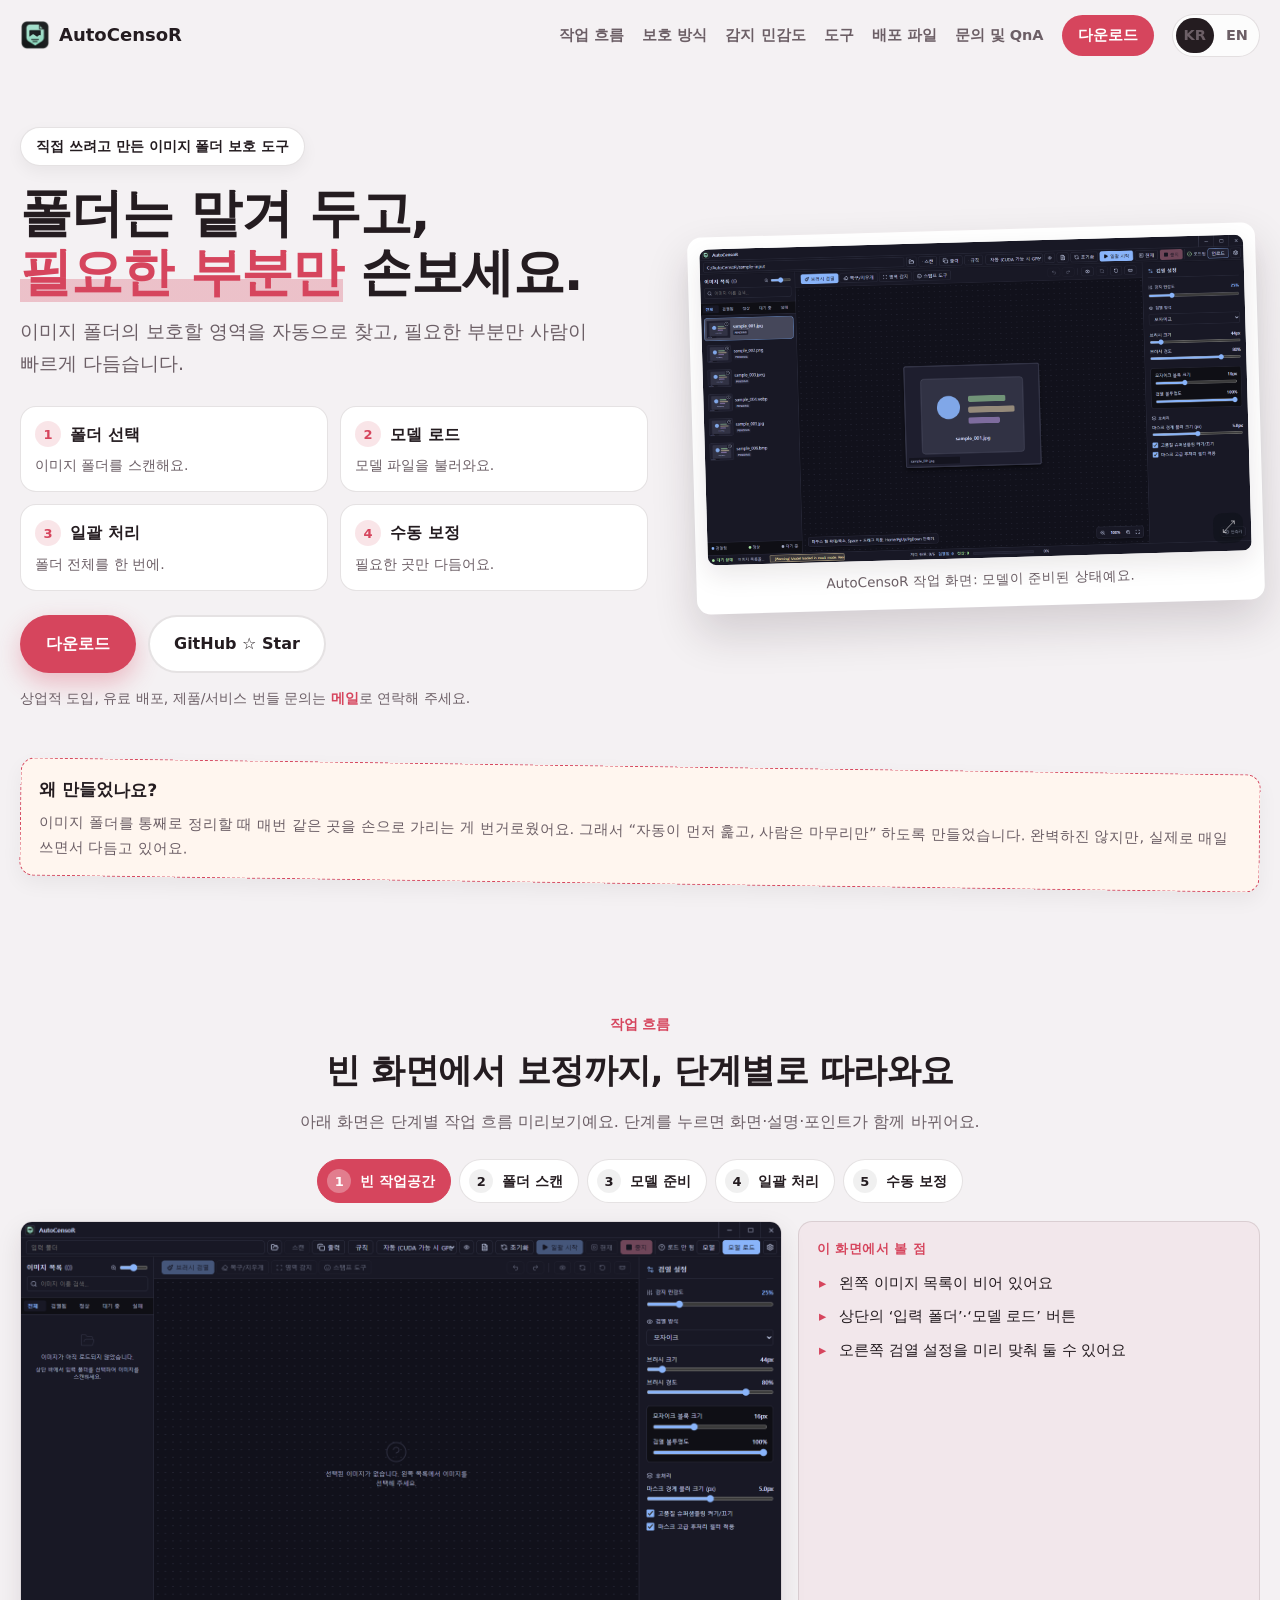
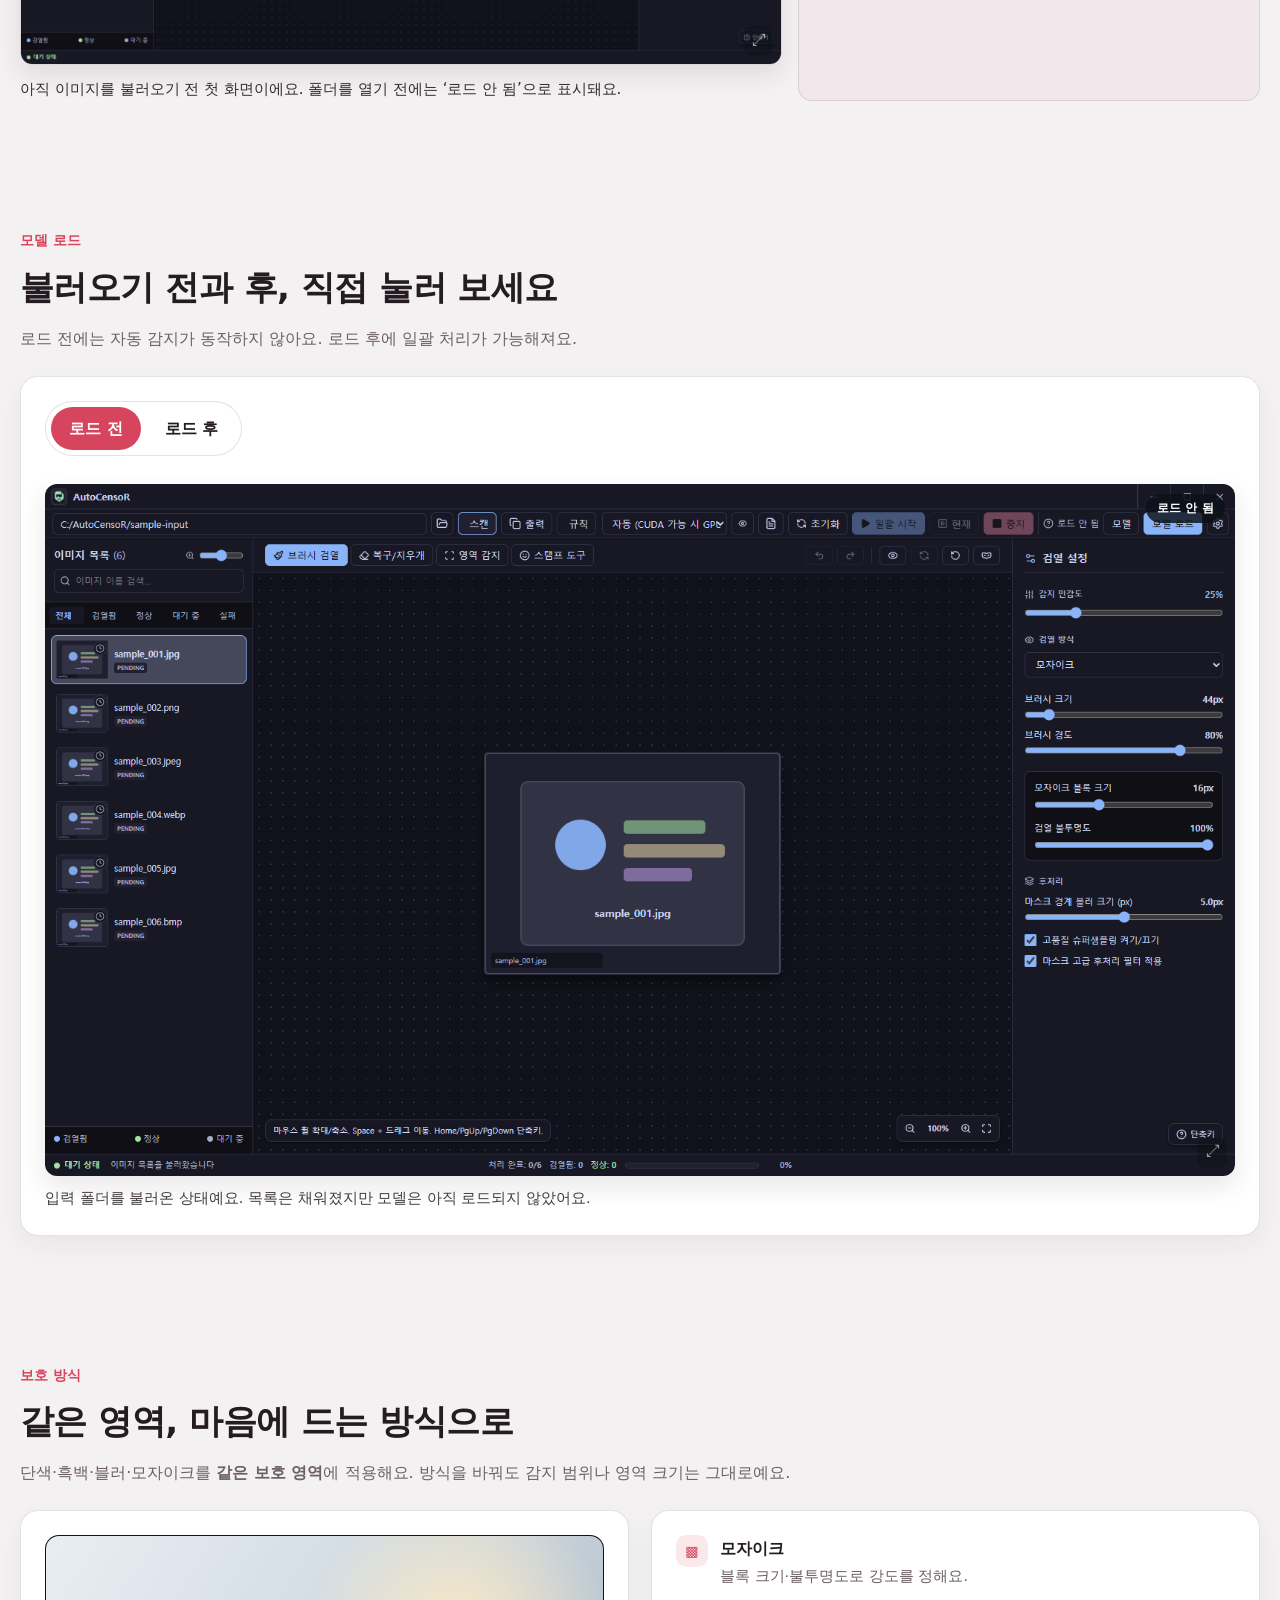
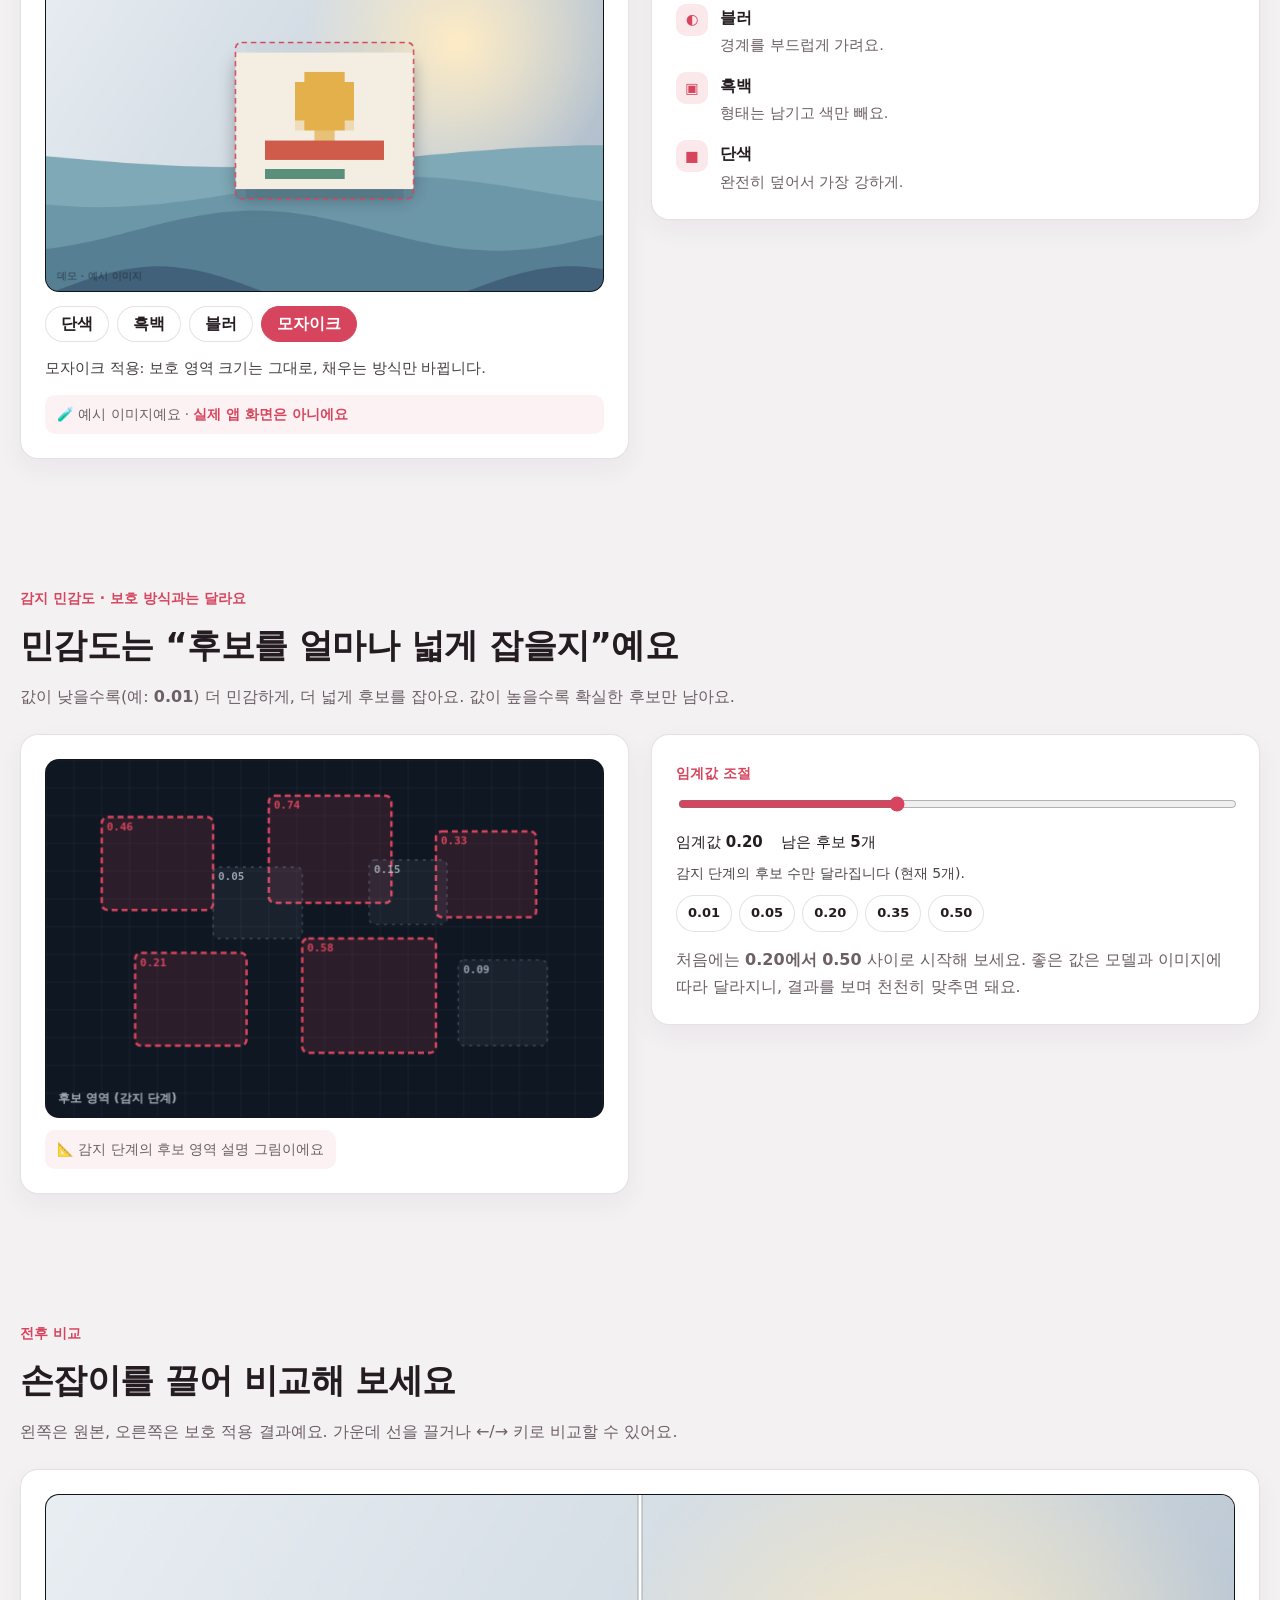
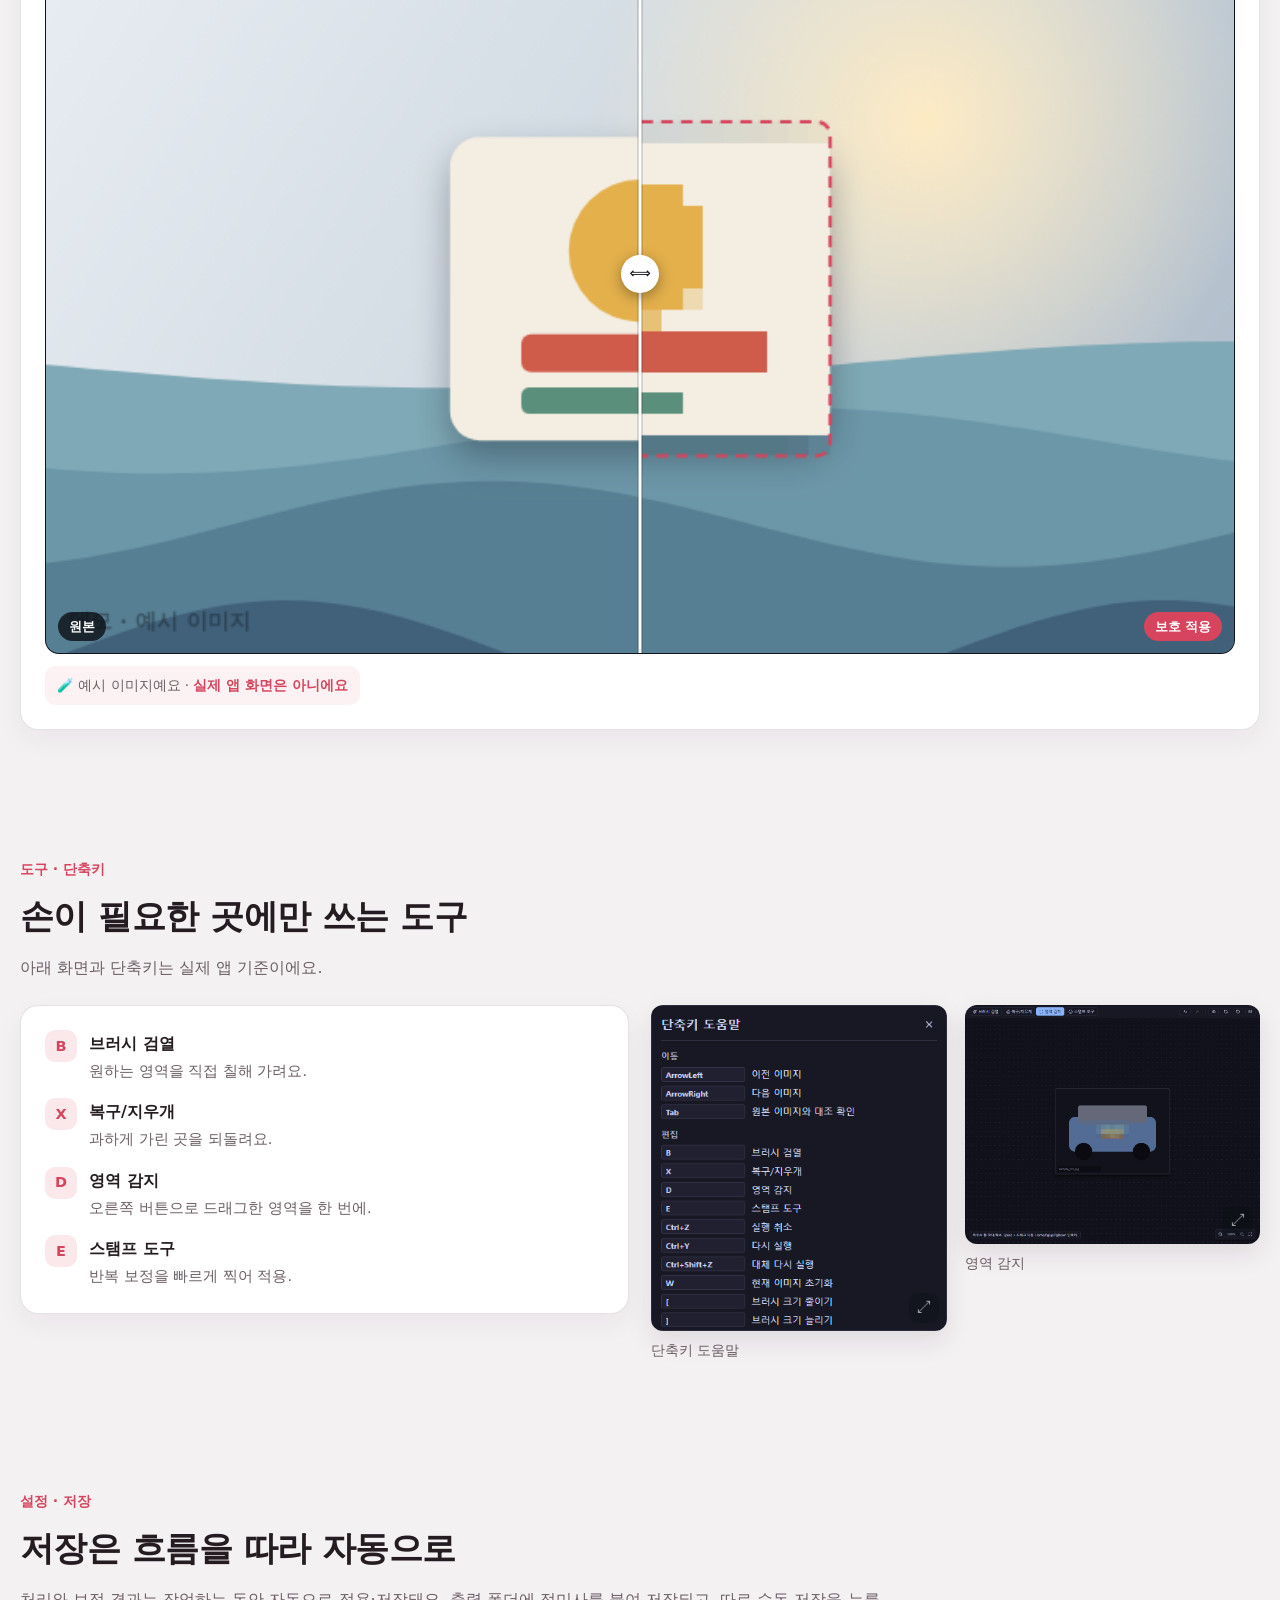
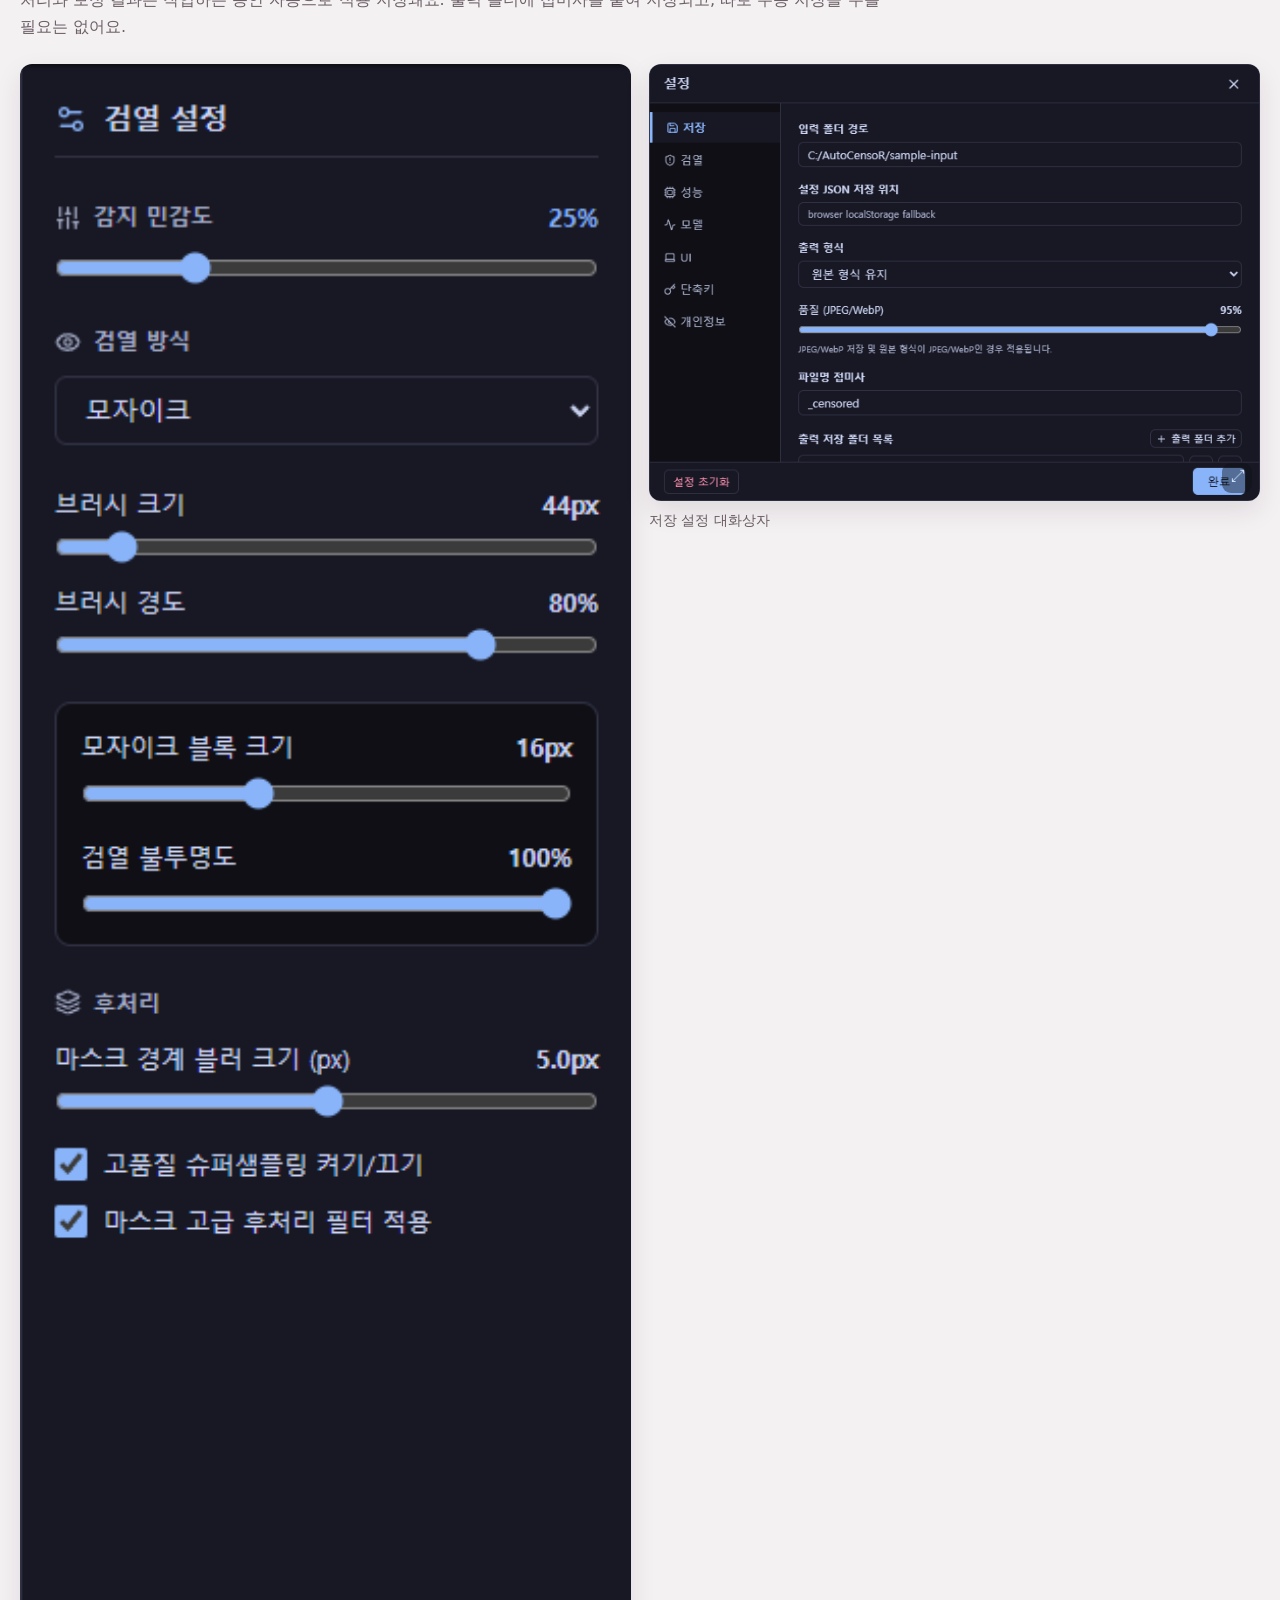
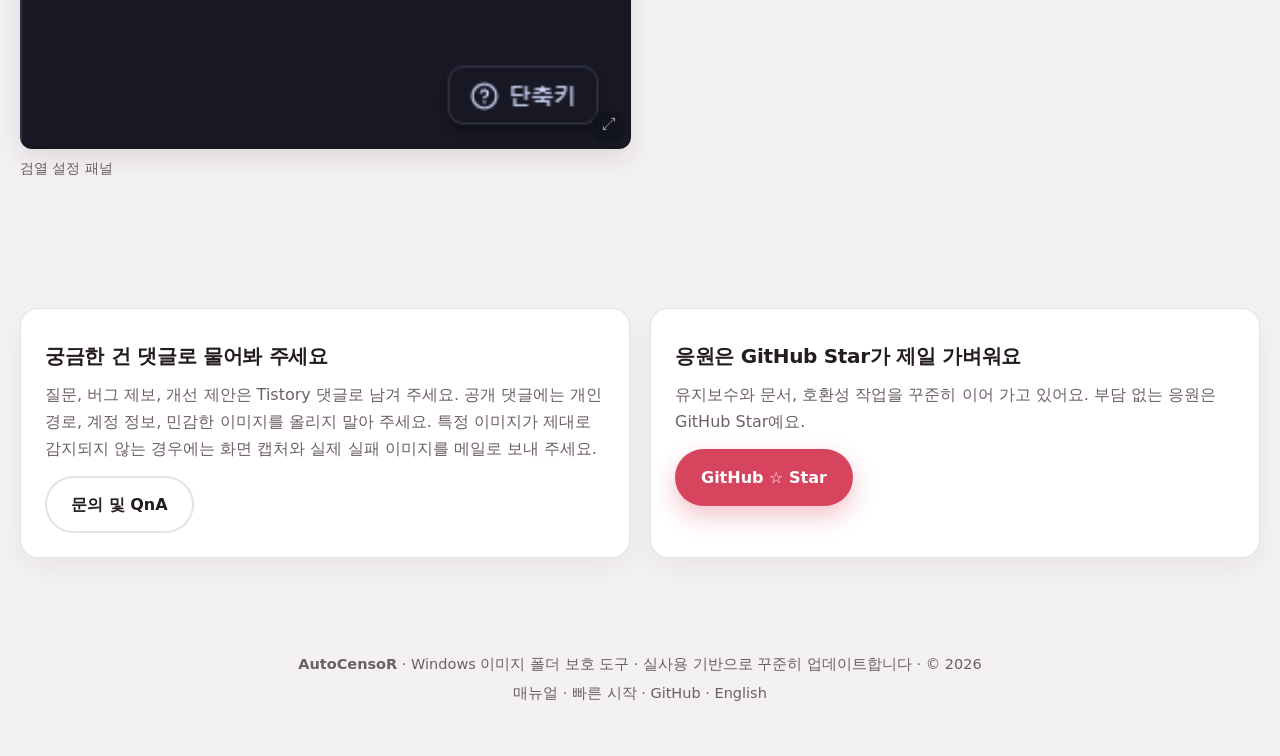
==== commit fac69ea6: "Fix download and QnA links" ====
--- a/index.html
+++ b/index.html
@@ -19,7 +19,7 @@
         <a href="#sensitivity">감지 민감도</a>
         <a href="#tools">도구</a>
         <a href="downloads.html">배포 파일</a>
-        <a href="support.html">문의</a>
+        <a href="https://hwoa.tistory.com/" rel="noopener">문의 및 QnA</a>
         <a class="hr-nav__cta" data-ac-href="links.download" href="#" rel="noopener">다운로드</a>
         <span class="hr-lang" aria-label="Language">
           <a aria-current="page" href="index.html">KR</a>
@@ -254,8 +254,8 @@
       <div class="ac-shell hr-support">
         <div class="hr-card">
           <h3 class="hr-sec__title" style="font-size:20px">궁금한 건 댓글로 물어봐 주세요</h3>
-          <p class="hr-sec__sub">질문, 버그 제보, 개선 제안은 Tistory 설명 글의 댓글로 남겨 주세요. 공개 댓글에는 개인 경로, 계정 정보, 민감한 이미지를 올리지 말아 주세요. 특정 이미지가 제대로 감지되지 않는 경우에는 화면 캡처와 실제 실패 이미지를 메일로 보내 주세요.</p>
-          <p class="hr-actions" style="margin-top:14px"><a class="hr-btn hr-btn--ghost" data-ac-href="links.feedback" href="support.html">문의 방법 안내</a></p>
+          <p class="hr-sec__sub">질문, 버그 제보, 개선 제안은 Tistory 댓글로 남겨 주세요. 공개 댓글에는 개인 경로, 계정 정보, 민감한 이미지를 올리지 말아 주세요. 특정 이미지가 제대로 감지되지 않는 경우에는 화면 캡처와 실제 실패 이미지를 메일로 보내 주세요.</p>
+          <p class="hr-actions" style="margin-top:14px"><a class="hr-btn hr-btn--ghost" data-ac-href="links.feedback" href="https://hwoa.tistory.com/" rel="noopener">문의 및 QnA</a></p>
         </div>
         <div class="hr-card">
           <h3 class="hr-sec__title" style="font-size:20px">응원은 GitHub Star가 제일 가벼워요</h3>
@@ -283,7 +283,7 @@
     </div>
   </footer>
 
-  <script type="application/json" id="ac-site-data">{"brand":{"name":"AutoCensoR","platform":"Windows","tagline":"이미지 폴더의 보호할 영역을 자동으로 찾고, 필요한 부분만 사람이 빠르게 다듬습니다.","summary":"폴더 선택 → 모델 로드 → 일괄 처리 → 필요한 부분만 수동 보정."},"links":{"github":"https://github.com/JHKS24/AutoCensoR","download":"downloads.html","model":"https://github.com/JHKS24/AutoCensoR#model-placement","quickstart":"quickstart.html","manual":"tistory/AutoCensoR_Tistory_Manual_Full.html","guide":"guide.html","comparison":"comparison.html","feedback":"support.html","patchNotes":"patch-notes.html"},"downloads":{"source":"https://github.com/JHKS24/AutoCensoR/releases/latest/download/AutoCensoR-source.zip","full":"https://github.com/JHKS24/AutoCensoR/releases/latest/download/AutoCensoR-Full.zip","cpuOnly":"https://github.com/JHKS24/AutoCensoR/releases/latest/download/AutoCensoR-CPU_Only.zip","legacyPython":"https://github.com/JHKS24/AutoCensoR/releases/latest/download/AutoCensoR-Legacy-Python.zip"},"support":{"githubStar":"https://github.com/JHKS24/AutoCensoR","sponsors":"","buyMeACoffee":"","kofi":""},"contact":{"tistoryComments":true,"tistoryPostUrl":"tistory/AutoCensoR_Tistory_Manual_Full.html","email":"zeus30313@gmail.com","commercialEmail":"zeus30313@gmail.com","commercialEmailLink":"mailto:zeus30313@gmail.com?subject=AutoCensoR%20commercial%20use%20inquiry"},"meta":{"locale":"ko-KR","updated":"2026-06","hosting":"static site with Tistory comments"}}</script>
+  <script type="application/json" id="ac-site-data">{"brand":{"name":"AutoCensoR","platform":"Windows","tagline":"이미지 폴더의 보호할 영역을 자동으로 찾고, 필요한 부분만 사람이 빠르게 다듬습니다.","summary":"폴더 선택 → 모델 로드 → 일괄 처리 → 필요한 부분만 수동 보정."},"links":{"github":"https://github.com/JHKS24/AutoCensoR","download":"downloads.html","model":"https://github.com/JHKS24/AutoCensoR#model-placement","quickstart":"quickstart.html","manual":"tistory/AutoCensoR_Tistory_Manual_Full.html","guide":"guide.html","comparison":"comparison.html","feedback":"https://hwoa.tistory.com/","patchNotes":"patch-notes.html"},"downloads":{"source":"https://github.com/JHKS24/AutoCensoR","full":"https://github.com/JHKS24/AutoCensoR-Full/releases","cpuOnly":"https://github.com/JHKS24/AutoCensoR-CPU-Only/releases","legacyPython":"https://github.com/JHKS24/AutoCensor-ReleaseVersion/releases"},"support":{"githubStar":"https://github.com/JHKS24/AutoCensoR","sponsors":"","buyMeACoffee":"","kofi":""},"contact":{"tistoryComments":true,"tistoryPostUrl":"https://hwoa.tistory.com/","email":"zeus30313@gmail.com","commercialEmail":"zeus30313@gmail.com","commercialEmailLink":"mailto:zeus30313@gmail.com?subject=AutoCensoR%20commercial%20use%20inquiry"},"meta":{"locale":"ko-KR","updated":"2026-06","hosting":"static site with Tistory comments"}}</script>
   <script src="script.js"></script>
 </body>
 </html>
